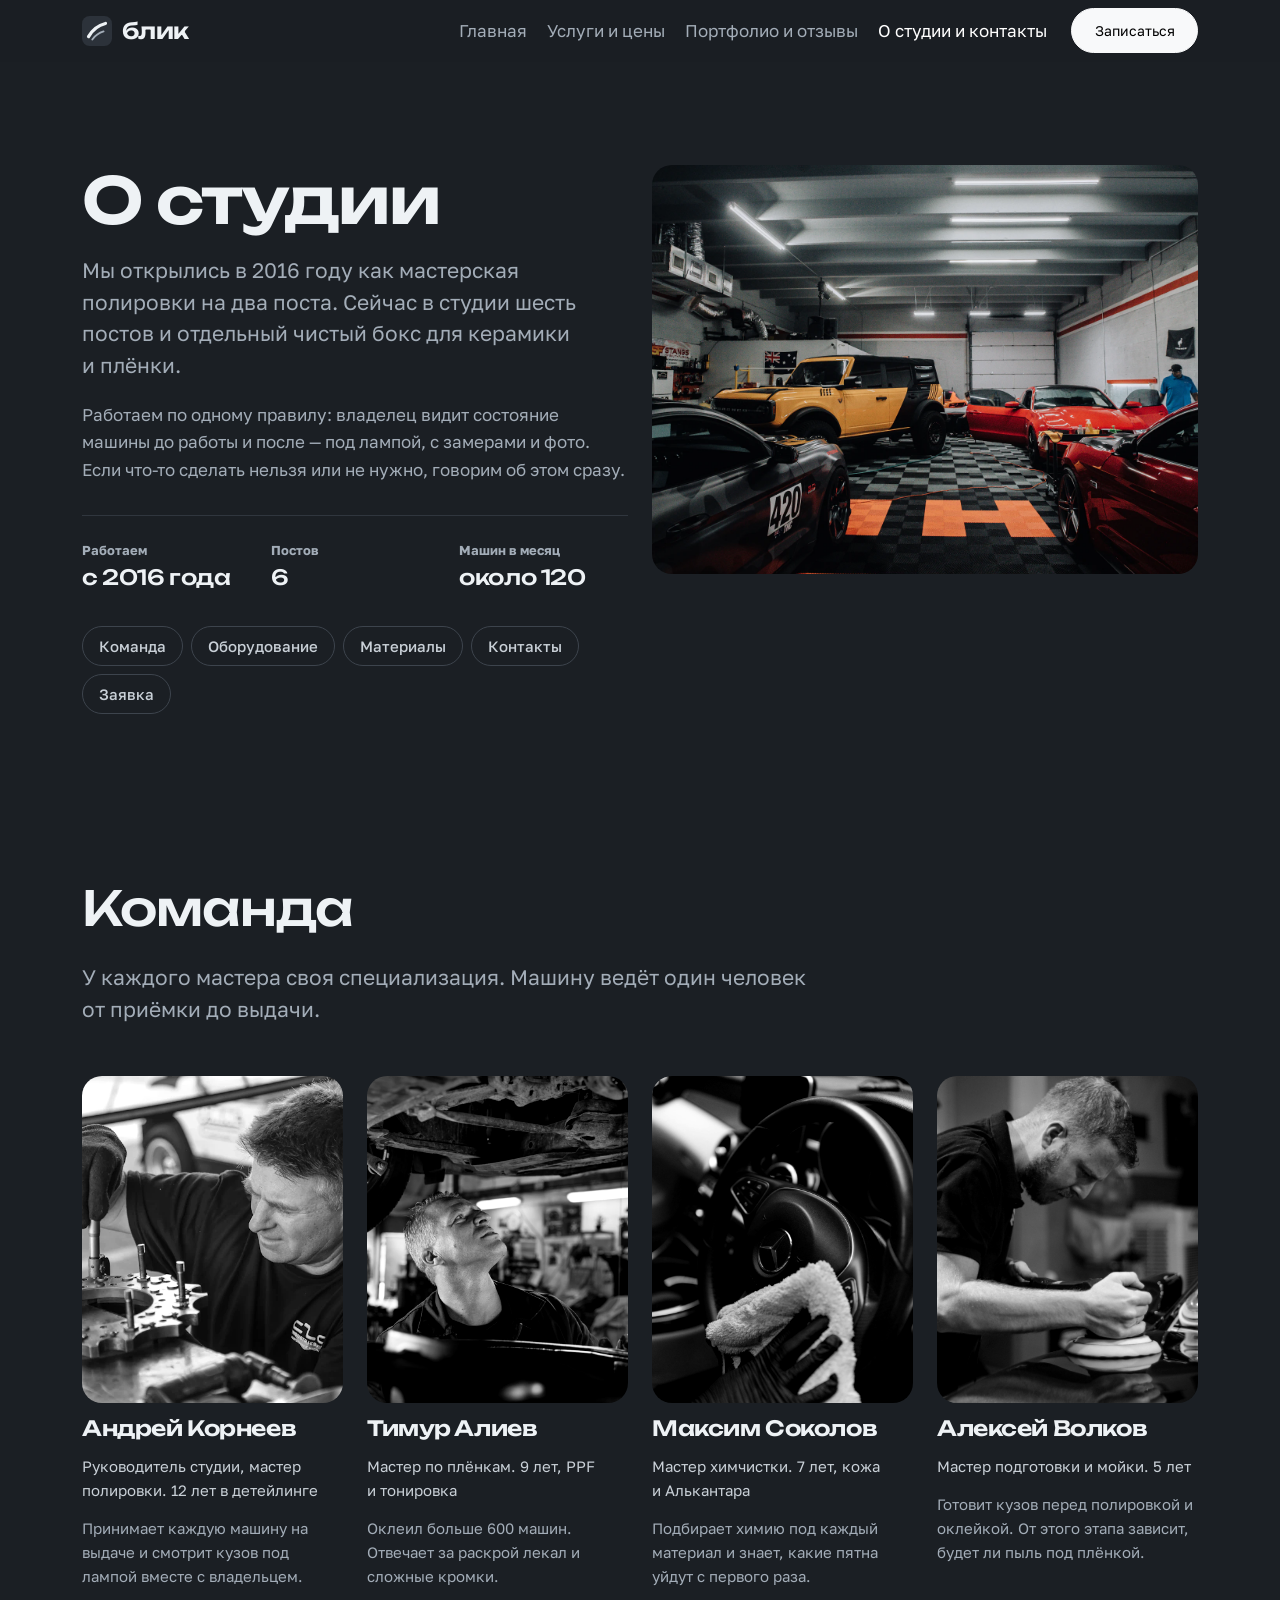
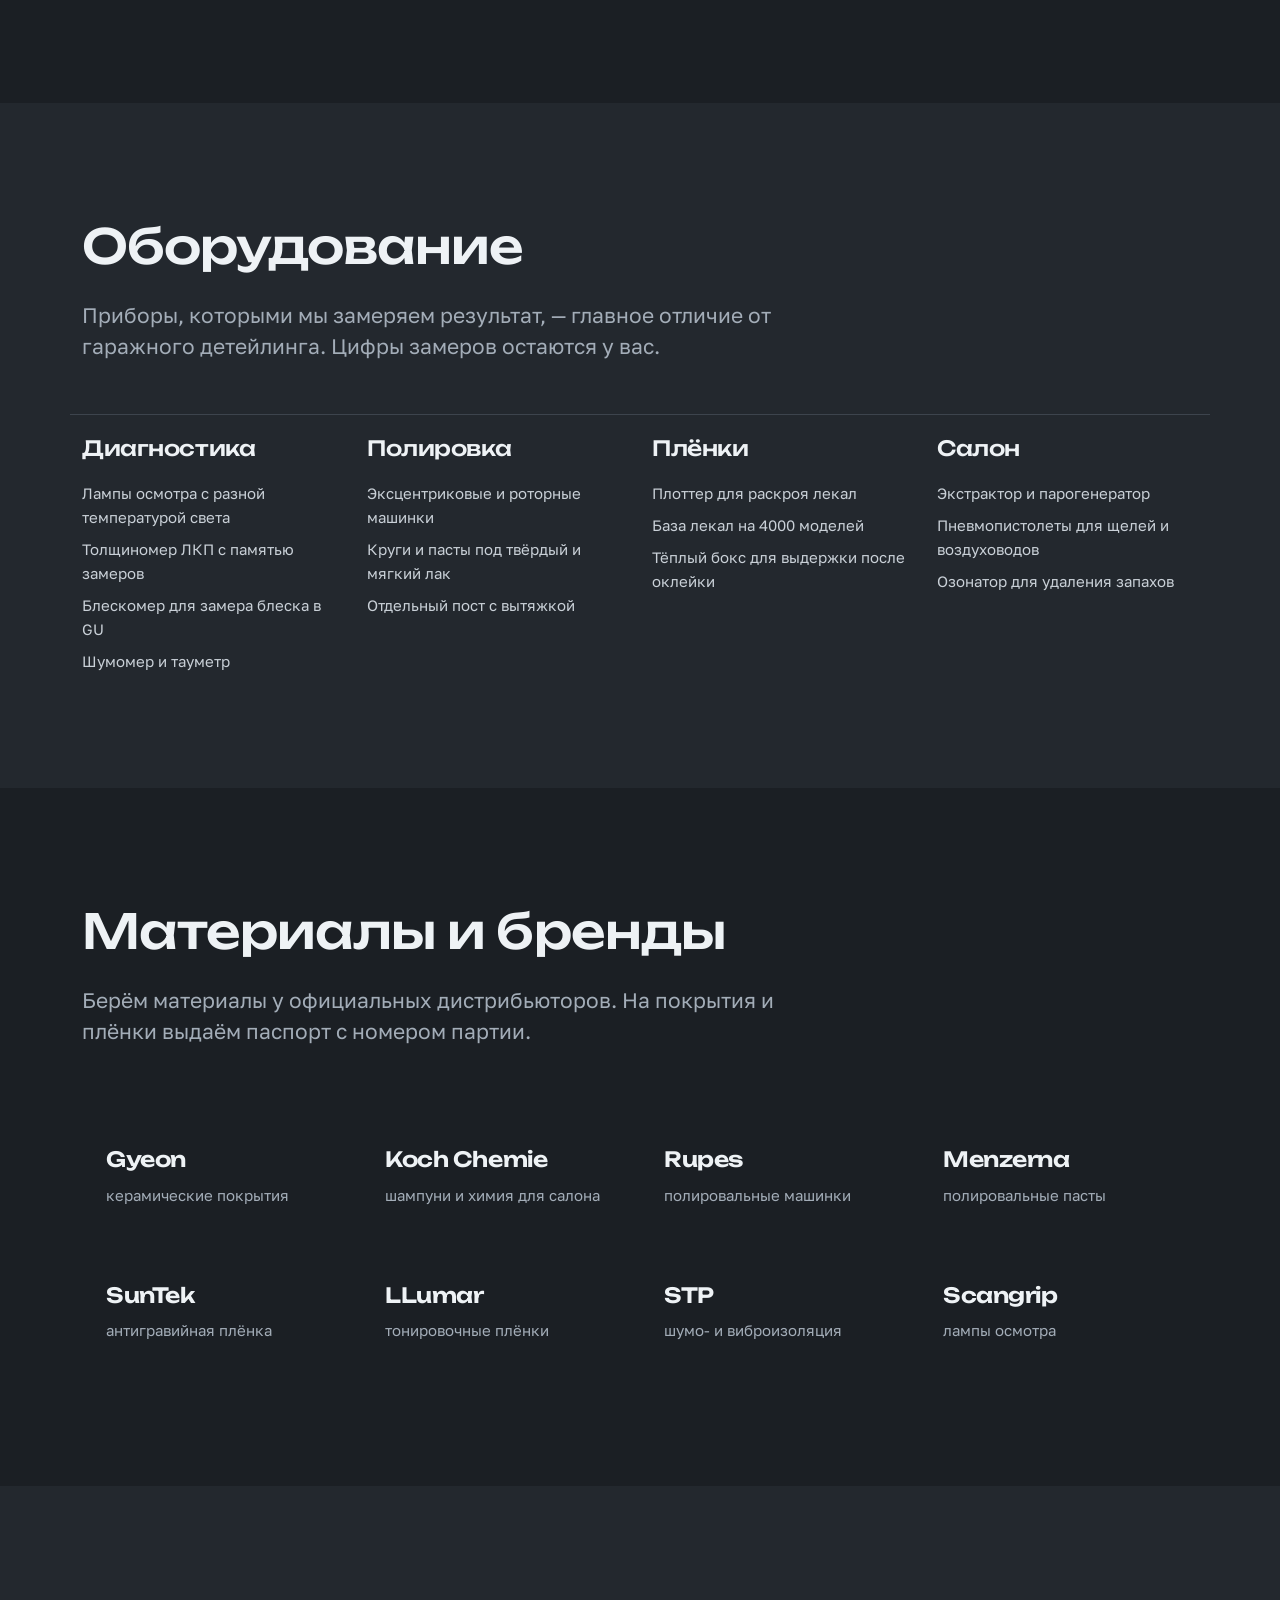
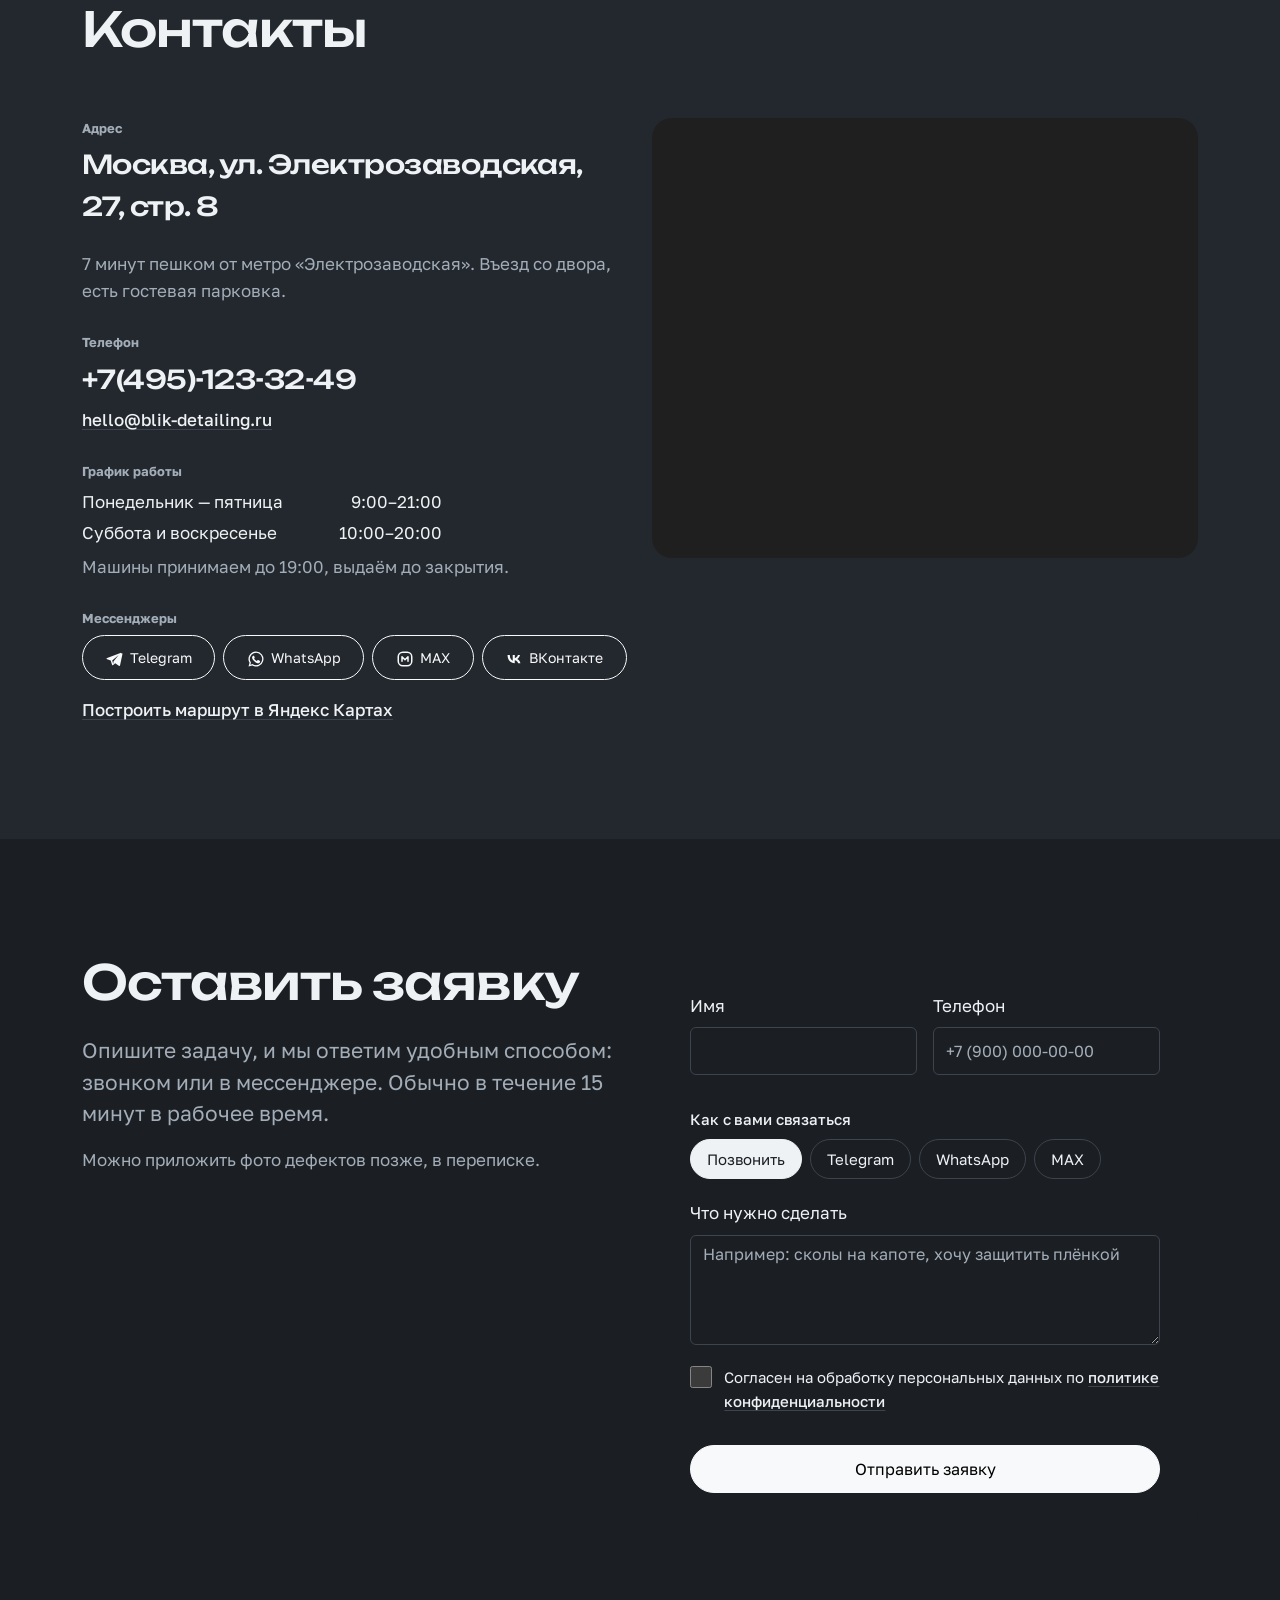
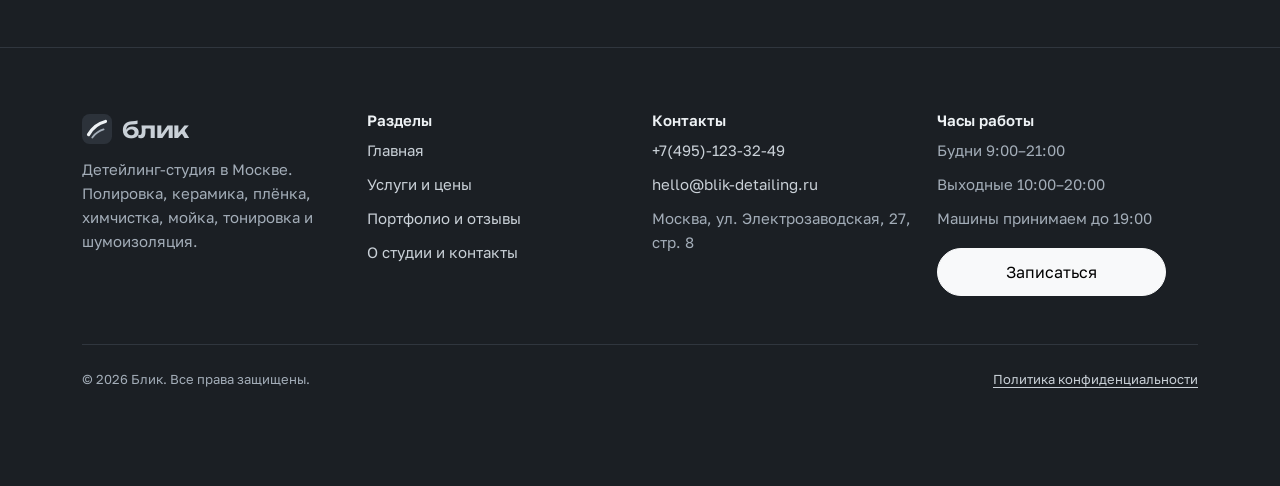
==== about.html @ 7f51b507 "kr_2" ====
<!doctype html>

<html
  data-bs-theme="dark"
  lang="ru"
>
  <head>
    <meta charset="utf-8" />
    <meta
      content="width=device-width, initial-scale=1"
      name="viewport"
    />
    <title>О студии и контакты — детейлинг-студия Блик</title>
    <meta
      content="Команда, оборудование и материалы студии Блик. Адрес в Москве, карта, график работы, мессенджеры и форма заявки."
      name="description"
    />
    <meta
      content="#1b1f24"
      name="theme-color"
    />
    <meta
      content="website"
      property="og:type"
    />
    <meta
      content="ru_RU"
      property="og:locale"
    />
    <meta
      content="Блик"
      property="og:site_name"
    />
    <meta
      content="О студии и контакты — детейлинг-студия Блик"
      property="og:title"
    />
    <meta
      content="Команда, оборудование и материалы студии Блик. Адрес в Москве, карта, график работы, мессенджеры и форма заявки."
      property="og:description"
    />
    <meta
      content="assets/img/hero.webp"
      property="og:image"
    />
    <link
      href="assets/img/favicon.svg"
      rel="icon"
      type="image/svg+xml"
    />
    <link
      href="https://fonts.googleapis.com"
      rel="preconnect"
    />
    <link
      crossorigin=""
      href="https://fonts.gstatic.com"
      rel="preconnect"
    />
    <link
      href="https://fonts.googleapis.com/css2?family=Golos+Text:wght@400;500;600&amp;family=Unbounded:wght@500;600&amp;display=swap"
      rel="stylesheet"
    />
    <link
      href="assets/vendor/bootstrap/bootstrap.min.css"
      rel="stylesheet"
    />
    <link
      href="assets/css/styles.css"
      rel="stylesheet"
    />
    <script
      defer=""
      src="assets/vendor/bootstrap/bootstrap.bundle.min.js"
    ></script>
    <script
      defer=""
      src="assets/js/data.js"
    ></script>
    <script
      defer=""
      src="assets/js/api.js"
    ></script>
    <script
      defer=""
      src="assets/js/ui.js"
    ></script>
    <script
      defer=""
      src="assets/js/about.js"
    ></script>
  </head>
  <body data-page="about">
    <a
      class="skip-link"
      href="#main"
      >Перейти к содержанию</a
    >
    <noscript
      ><p class="noscript">
        Списки услуг, работ и отзывов загружаются скриптом. Включите JavaScript или позвоните нам:
        +7(495)-123-32-49.
      </p></noscript
    >
    <header class="site-header navbar navbar-expand-xl sticky-top">
      <div class="container gap-3">
        <a
          class="logo navbar-brand me-auto"
          href="index.html"
          ><svg
            aria-hidden="true"
            viewbox="0 0 64 64"
          >
            <rect
              fill="#2c323a"
              height="64"
              rx="16"
              width="64"
            ></rect>
            <path
              d="M14 44c8-14 20-24 36-28"
              fill="none"
              stroke="#eef2f5"
              stroke-linecap="round"
              stroke-width="7"
            ></path>
            <path
              d="M22 50c6-8 14-14 24-17"
              fill="none"
              stroke="#a3adb8"
              stroke-linecap="round"
              stroke-width="4"
            ></path></svg
          ><span>блик</span></a
        >
        <nav
          aria-label="Основное меню"
          class="navbar-nav d-none d-xl-flex gap-1"
        >
          <a
            class="nav-link"
            href="index.html"
            >Главная</a
          >
          <a
            class="nav-link"
            href="services.html"
            >Услуги и цены</a
          >
          <a
            class="nav-link"
            href="portfolio.html"
            >Портфолио и отзывы</a
          >
          <a
            aria-current="page"
            class="nav-link active"
            href="about.html"
            >О студии и контакты</a
          >
        </nav>
        <a
          class="d-none d-xxl-block text-decoration-none text-nowrap"
          href="tel:+74951233249"
          >+7(495)-123-32-49</a
        >
        <a
          class="btn btn-light btn-sm d-none d-xl-inline-flex"
          data-booking=""
          href="about.html#request"
          >Записаться</a
        >
        <button
          aria-controls="mobile-menu"
          aria-label="Открыть меню"
          class="navbar-toggler"
          data-bs-target="#mobile-menu"
          data-bs-toggle="offcanvas"
          type="button"
        >
          <svg
            aria-hidden="true"
            fill="none"
            height="20"
            viewbox="0 0 20 20"
            width="20"
          >
            <path
              d="M3 6h14M3 14h14"
              stroke="currentColor"
              stroke-linecap="round"
              stroke-width="2"
            ></path>
          </svg>
        </button>
      </div>
    </header>
    <div
      aria-labelledby="mobile-menu-title"
      class="offcanvas offcanvas-end"
      id="mobile-menu"
      tabindex="-1"
    >
      <div class="offcanvas-header">
        <h2
          class="offcanvas-title h5"
          id="mobile-menu-title"
        >
          Меню
        </h2>
        <button
          aria-label="Закрыть меню"
          class="btn-close"
          data-bs-dismiss="offcanvas"
          type="button"
        ></button>
      </div>
      <div class="offcanvas-body d-flex flex-column gap-4">
        <nav
          aria-label="Меню"
          class="nav flex-column gap-2"
        >
          <a
            class="nav-link"
            href="index.html"
            >Главная</a
          >
          <a
            class="nav-link"
            href="services.html"
            >Услуги и цены</a
          >
          <a
            class="nav-link"
            href="portfolio.html"
            >Портфолио и отзывы</a
          >
          <a
            aria-current="page"
            class="nav-link active"
            href="about.html"
            >О студии и контакты</a
          >
        </nav>
        <div class="mobile-menu__contacts">
          <a
            class="contacts__big"
            href="tel:+74951233249"
            >+7(495)-123-32-49</a
          >
          <span class="muted">Ежедневно, будни 9:00–21:00, выходные 10:00–20:00</span>
          <a
            class="btn btn-light"
            data-booking=""
            href="about.html#request"
            >Записаться на осмотр</a
          >
        </div>
      </div>
    </div>
    <main id="main">
      <section
        aria-labelledby="page-title"
        class="page-hero"
      >
        <div class="container">
          <div class="row g-4 align-items-start">
            <div class="col-12 col-lg-6">
              <div class="about-intro__text">
                <h1
                  class="page-hero__title"
                  id="page-title"
                >
                  О студии
                </h1>
                <p class="lead">
                  Мы открылись в 2016 году как мастерская полировки на два поста. Сейчас в студии
                  шесть постов и отдельный чистый бокс для керамики и плёнки.
                </p>
                <p class="muted">
                  Работаем по одному правилу: владелец видит состояние машины до работы и после —
                  под лампой, с замерами и фото. Если что-то сделать нельзя или не нужно, говорим об
                  этом сразу.
                </p>
                <dl class="facts">
                  <div>
                    <dt>Работаем</dt>
                    <dd>с 2016 года</dd>
                  </div>
                  <div>
                    <dt>Постов</dt>
                    <dd>6</dd>
                  </div>
                  <div>
                    <dt>Машин в месяц</dt>
                    <dd>около 120</dd>
                  </div>
                </dl>
                <nav
                  aria-label="Разделы страницы"
                  class="page-nav"
                >
                  <a
                    class="chip"
                    href="#team"
                    >Команда</a
                  >
                  <a
                    class="chip"
                    href="#equipment"
                    >Оборудование</a
                  >
                  <a
                    class="chip"
                    href="#brands"
                    >Материалы</a
                  >
                  <a
                    class="chip"
                    href="#contacts"
                    >Контакты</a
                  >
                  <a
                    class="chip"
                    href="#request"
                    >Заявка</a
                  >
                </nav>
              </div>
            </div>
            <div class="col-12 col-lg-6">
              <img
                alt="Бокс студии с несколькими автомобилями на постах"
                class="about-intro__img"
                fetchpriority="high"
                height="1400"
                src="assets/img/t-5.webp"
                width="1400"
              />
            </div>
          </div>
        </div>
      </section>
      <section
        aria-labelledby="team-title"
        class="section"
        id="team"
      >
        <div class="container">
          <div class="section-head">
            <div class="section-head__text">
              <h2
                class="h2"
                id="team-title"
              >
                Команда
              </h2>
              <p class="lead">
                У каждого мастера своя специализация. Машину ведёт один человек от приёмки до
                выдачи.
              </p>
            </div>
          </div>
          <div
            class="row row-cols-1 row-cols-sm-2 row-cols-lg-4 g-4"
            id="team-list"
          >
            <div
              class="skeleton"
              style="min-height: 380px"
            ></div>
            <div
              class="skeleton"
              style="min-height: 380px"
            ></div>
            <div
              class="skeleton"
              style="min-height: 380px"
            ></div>
            <div
              class="skeleton"
              style="min-height: 380px"
            ></div>
          </div>
        </div>
      </section>
      <section
        aria-labelledby="equipment-title"
        class="section section--surface"
        id="equipment"
      >
        <div class="container">
          <div class="section-head">
            <div class="section-head__text">
              <h2
                class="h2"
                id="equipment-title"
              >
                Оборудование
              </h2>
              <p class="lead">
                Приборы, которыми мы замеряем результат, — главное отличие от гаражного детейлинга.
                Цифры замеров остаются у вас.
              </p>
            </div>
          </div>
          <div
            class="row row-cols-1 row-cols-md-2 row-cols-lg-4 g-4"
            id="equipment-list"
          >
            <div class="skeleton"></div>
            <div class="skeleton"></div>
            <div class="skeleton"></div>
            <div class="skeleton"></div>
          </div>
        </div>
      </section>
      <section
        aria-labelledby="brands-title"
        class="section"
        id="brands"
      >
        <div class="container">
          <div class="section-head">
            <div class="section-head__text">
              <h2
                class="h2"
                id="brands-title"
              >
                Материалы и бренды
              </h2>
              <p class="lead">
                Берём материалы у официальных дистрибьюторов. На покрытия и плёнки выдаём паспорт с
                номером партии.
              </p>
            </div>
          </div>
          <ul
            class="row row-cols-2 row-cols-lg-4 g-3"
            id="brands-list"
          >
            <li
              class="skeleton"
              style="min-height: 110px; border-radius: 0"
            ></li>
            <li
              class="skeleton"
              style="min-height: 110px; border-radius: 0"
            ></li>
            <li
              class="skeleton"
              style="min-height: 110px; border-radius: 0"
            ></li>
            <li
              class="skeleton"
              style="min-height: 110px; border-radius: 0"
            ></li>
          </ul>
        </div>
      </section>
      <section
        aria-labelledby="contacts-title"
        class="section section--surface"
        id="contacts"
      >
        <div class="container">
          <div class="section-head">
            <div class="section-head__text">
              <h2
                class="h2"
                id="contacts-title"
              >
                Контакты
              </h2>
            </div>
          </div>
          <div class="row g-4 align-items-start">
            <div class="col-12 col-lg-6">
              <dl class="contacts__info">
                <div class="contacts__block">
                  <dt>Адрес</dt>
                  <dd>
                    <address class="contacts__big">
                      Москва, ул. Электрозаводская, 27, стр. 8
                    </address>
                  </dd>
                  <dd class="muted">
                    7 минут пешком от метро «Электрозаводская». Въезд со двора, есть гостевая
                    парковка.
                  </dd>
                </div>
                <div class="contacts__block">
                  <dt>Телефон</dt>
                  <dd>
                    <a
                      class="contacts__big"
                      href="tel:+74951233249"
                      >+7(495)-123-32-49</a
                    >
                  </dd>
                  <dd>
                    <a
                      class="text-link"
                      href="mailto:hello@blik-detailing.ru"
                      >hello@blik-detailing.ru</a
                    >
                  </dd>
                </div>
                <div class="contacts__block">
                  <dt>График работы</dt>
                  <dd class="hours">
                    <div><span>Понедельник — пятница</span><span>9:00–21:00</span></div>
                    <div><span>Суббота и воскресенье</span><span>10:00–20:00</span></div>
                  </dd>
                  <dd class="muted">Машины принимаем до 19:00, выдаём до закрытия.</dd>
                </div>
                <div class="contacts__block">
                  <dt>Мессенджеры</dt>
                  <dd
                    class="messengers"
                    id="messengers"
                  >
                    <a
                      class="btn btn-outline-light btn-sm"
                      href="https://t.me/blik_detailing_demo"
                      rel="noopener"
                      target="_blank"
                      >Telegram</a
                    >
                    <a
                      class="btn btn-outline-light btn-sm"
                      href="https://wa.me/74951233249"
                      rel="noopener"
                      target="_blank"
                      >WhatsApp</a
                    >
                    <a
                      class="btn btn-outline-light btn-sm"
                      href="https://max.ru/"
                      rel="noopener"
                      target="_blank"
                      >MAX</a
                    >
                    <a
                      class="btn btn-outline-light btn-sm"
                      href="https://vk.com/"
                      rel="noopener"
                      target="_blank"
                      >ВКонтакте</a
                    >
                  </dd>
                </div>
              </dl>
            </div>
            <div class="col-12 col-lg-6">
              <div class="map">
                <iframe
                  loading="lazy"
                  referrerpolicy="no-referrer-when-downgrade"
                  src="https://yandex.ru/map-widget/v1/?ll=37.7062%2C55.7853&amp;z=16&amp;pt=37.7062%2C55.7853%2Cpm2gnm"
                  title="Карта: студия Блик на Электрозаводской улице"
                ></iframe>
              </div>
            </div>
          </div>
          <p style="margin-top: 16px">
            <a
              class="text-link"
              href="https://yandex.ru/maps/?pt=37.7062,55.7853&amp;z=16&amp;l=map"
              rel="noopener"
              target="_blank"
              >Построить маршрут в Яндекс Картах</a
            >
          </p>
        </div>
      </section>
      <section
        aria-labelledby="request-title"
        class="section"
        id="request"
      >
        <div class="container">
          <div class="row g-4 align-items-start">
            <div class="col-12 col-lg-6">
              <div class="section-head__text">
                <h2
                  class="h2"
                  id="request-title"
                >
                  Оставить заявку
                </h2>
                <p class="lead">
                  Опишите задачу, и мы ответим удобным способом: звонком или в мессенджере. Обычно в
                  течение 15 минут в рабочее время.
                </p>
                <p class="muted">Можно приложить фото дефектов позже, в переписке.</p>
              </div>
            </div>
            <div class="col-12 col-lg-6">
              <div
                class="request__form"
                id="request-box"
              >
                <form
                  class="form"
                  id="lead-form"
                  novalidate=""
                >
                  <div class="row g-3">
                    <div class="field col-12 col-md-6">
                      <label
                        class="form-label"
                        for="ld-name"
                        >Имя</label
                      >
                      <input
                        aria-describedby="ld-name-error"
                        autocomplete="given-name"
                        class="form-control"
                        data-msg="Напишите, как к вам обращаться"
                        id="ld-name"
                        name="name"
                        required=""
                      />
                      <span
                        class="field__error invalid-feedback d-block"
                        id="ld-name-error"
                      ></span>
                    </div>
                    <div class="field col-12 col-md-6">
                      <label
                        class="form-label"
                        for="ld-phone"
                        >Телефон</label
                      >
                      <input
                        aria-describedby="ld-phone-error"
                        autocomplete="tel"
                        class="form-control"
                        data-msg="Укажите телефон для связи"
                        id="ld-phone"
                        inputmode="tel"
                        name="phone"
                        placeholder="+7 (900) 000-00-00"
                        required=""
                        type="tel"
                      />
                      <span
                        class="field__error invalid-feedback d-block"
                        id="ld-phone-error"
                      ></span>
                    </div>
                  </div>
                  <fieldset class="fieldset">
                    <legend
                      class="form-label"
                      style="font-family: var(--f-body); font-size: var(--fs-s); margin-bottom: 8px"
                    >
                      Как с вами связаться
                    </legend>
                    <div class="radio-row">
                      <label class="pill-radio"
                        ><input
                          checked=""
                          name="channel"
                          type="radio"
                          value="call"
                        /><span>Позвонить</span></label
                      >
                      <label class="pill-radio"
                        ><input
                          name="channel"
                          type="radio"
                          value="telegram"
                        /><span>Telegram</span></label
                      >
                      <label class="pill-radio"
                        ><input
                          name="channel"
                          type="radio"
                          value="whatsapp"
                        /><span>WhatsApp</span></label
                      >
                      <label class="pill-radio"
                        ><input
                          name="channel"
                          type="radio"
                          value="max"
                        /><span>MAX</span></label
                      >
                    </div>
                  </fieldset>
                  <div class="field">
                    <label
                      class="form-label"
                      for="ld-message"
                      >Что нужно сделать</label
                    >
                    <textarea
                      class="form-control"
                      id="ld-message"
                      name="message"
                      placeholder="Например: сколы на капоте, хочу защитить плёнкой"
                      rows="4"
                    ></textarea>
                  </div>
                  <div class="field">
                    <label
                      class="check"
                      for="ld-consent"
                      ><input
                        aria-describedby="ld-consent-error"
                        id="ld-consent"
                        name="consent"
                        required=""
                        type="checkbox"
                        value="1"
                      /><span
                        >Согласен на обработку персональных данных по
                        <a
                          class="text-link"
                          data-policy=""
                          href="#policy"
                          >политике конфиденциальности</a
                        ></span
                      ></label
                    >
                    <span
                      class="field__error invalid-feedback d-block"
                      id="ld-consent-error"
                    ></span>
                  </div>
                  <p
                    aria-live="polite"
                    class="form__status"
                  ></p>
                  <button
                    class="btn btn-light w-100"
                    type="submit"
                  >
                    Отправить заявку
                  </button>
                </form>
              </div>
            </div>
          </div>
        </div>
      </section>
      <script type="application/ld+json">
        {
          "@context": "https://schema.org",
          "@type": "AutoWash",
          "name": "Блик, детейлинг-студия",
          "telephone": "+74951233249",
          "email": "hello@blik-detailing.ru",
          "address": {
            "@type": "PostalAddress",
            "streetAddress": "ул. Электрозаводская, 27, стр. 8",
            "addressLocality": "Москва",
            "addressCountry": "RU"
          },
          "geo": { "@type": "GeoCoordinates", "latitude": 55.7853, "longitude": 37.7062 },
          "openingHoursSpecification": [
            {
              "@type": "OpeningHoursSpecification",
              "dayOfWeek": ["Monday", "Tuesday", "Wednesday", "Thursday", "Friday"],
              "opens": "09:00",
              "closes": "21:00"
            },
            {
              "@type": "OpeningHoursSpecification",
              "dayOfWeek": ["Saturday", "Sunday"],
              "opens": "10:00",
              "closes": "20:00"
            }
          ],
          "aggregateRating": {
            "@type": "AggregateRating",
            "ratingValue": "4.9",
            "reviewCount": "312"
          }
        }
      </script>
    </main>
    <footer class="site-footer">
      <div class="container">
        <div class="row row-cols-1 row-cols-sm-2 row-cols-lg-4 g-4">
          <div class="site-footer__col col">
            <a
              class="logo"
              href="index.html"
              ><svg
                aria-hidden="true"
                viewbox="0 0 64 64"
              >
                <rect
                  fill="#2c323a"
                  height="64"
                  rx="16"
                  width="64"
                ></rect>
                <path
                  d="M14 44c8-14 20-24 36-28"
                  fill="none"
                  stroke="#eef2f5"
                  stroke-linecap="round"
                  stroke-width="7"
                ></path>
                <path
                  d="M22 50c6-8 14-14 24-17"
                  fill="none"
                  stroke="#a3adb8"
                  stroke-linecap="round"
                  stroke-width="4"
                ></path></svg
              ><span>блик</span></a
            >
            <p>
              Детейлинг-студия в Москве. Полировка, керамика, плёнка, химчистка, мойка, тонировка и
              шумоизоляция.
            </p>
          </div>
          <div class="site-footer__col col">
            <h2 class="site-footer__title">Разделы</h2>
            <a href="index.html">Главная</a>
            <a href="services.html">Услуги и цены</a>
            <a href="portfolio.html">Портфолио и отзывы</a>
            <a href="about.html">О студии и контакты</a>
          </div>
          <div class="site-footer__col col">
            <h2 class="site-footer__title">Контакты</h2>
            <a href="tel:+74951233249">+7(495)-123-32-49</a>
            <a href="mailto:hello@blik-detailing.ru">hello@blik-detailing.ru</a>
            <address>Москва, ул. Электрозаводская, 27, стр. 8</address>
          </div>
          <div class="site-footer__col col">
            <h2 class="site-footer__title">Часы работы</h2>
            <p>Будни 9:00–21:00</p>
            <p>Выходные 10:00–20:00</p>
            <p>Машины принимаем до 19:00</p>
            <button
              class="btn btn-light mt-2 booking-button-compact"
              data-booking
              type="button"
            >
              Записаться
            </button>
          </div>
        </div>
        <div class="site-footer__bottom">
          <p>© <span data-year="">2026</span> Блик. Все права защищены.</p>
          <button
            class="link-btn"
            data-policy=""
            type="button"
          >
            Политика конфиденциальности
          </button>
        </div>
      </div>
    </footer>
    <button
      class="btn btn-light back-to-top"
      type="button"
      data-back-to-top
      aria-label="Плавно прокрутить страницу наверх"
      hidden
    >
      <span>Наверх</span>
    </button>
  </body>
</html>
---- assets/css/styles.css ----
/* =========================================================
   Блик — детейлинг-студия. Прототип.
   Концепция: кузов под лампой осмотра. Графит — это лак,
   светлый цвет — свет лампы. Янтарь только для оценок и фокуса.
   ========================================================= */

:root {
  --c-bg: #1b1f24;
  --c-surface: #23282e;
  --c-raised: #2c323a;
  --c-edge: #3d444d;
  --c-edge-soft: #30363e;
  --c-text: #eef2f5;
  --c-soft: #c9d0d7;
  --c-muted: #a3adb8;
  --c-amber: #f2b84b;
  --c-ok: #7fd1a8;
  --c-error: #ff9a8a;

  --f-display: 'Unbounded', 'Arial Black', system-ui, sans-serif;
  --f-body: 'Golos Text', system-ui, -apple-system, 'Segoe UI', sans-serif;

  /* Шкала по Брингхерсту: 13 / 15 / 17 / 21 / 26 / 34 / 48 / 84 */
  --fs-xs: 0.8125rem;
  --fs-s: 0.9375rem;
  --fs-base: 1.0625rem;
  --fs-m: 1.3125rem;
  --fs-l: 1.625rem;
  --fs-xl: clamp(1.75rem, 1.3rem + 1.4vw, 2.125rem);
  --fs-2xl: clamp(2rem, 1.3rem + 2.4vw, 3rem);
  --fs-hero: clamp(2.25rem, 1rem + 5.2vw, 5.25rem);

  --r-s: 8px;
  --r-m: 12px;
  --r-l: 20px;
  --r-pill: 999px;

  --gutter: clamp(16px, 4vw, 40px);
  --max: 1280px;
  --sec: clamp(72px, 9vw, 128px);
  --header-h: 72px;

  --ease-out: cubic-bezier(0.2, 0.8, 0.2, 1);
  color-scheme: dark;
}

/* ---------- База ---------- */
*,
*::before,
*::after {
  box-sizing: border-box;
}

html {
  -webkit-text-size-adjust: 100%;
  text-size-adjust: 100%;
  scroll-behavior: smooth;
  scroll-padding-top: calc(var(--header-h) + 16px);
}

body {
  margin: 0;
  min-height: 100vh;
  background: var(--c-bg);
  color: var(--c-text);
  font-family: var(--f-body);
  font-size: var(--fs-base);
  line-height: 1.6;
  -webkit-font-smoothing: antialiased;
  overflow-x: hidden;
}

img,
svg,
iframe {
  display: block;
  max-width: 100%;
}

img {
  height: auto;
}

h1,
h2,
h3,
h4 {
  margin: 0;
  font-family: var(--f-display);
  font-weight: 600;
  line-height: 1.1;
  letter-spacing: -0.02em;
  text-wrap: balance;
}

p {
  margin: 0;
  text-wrap: pretty;
}

a {
  color: inherit;
  text-decoration-thickness: 1px;
  text-underline-offset: 0.2em;
}

button,
input,
select,
textarea {
  font: inherit;
  color: inherit;
}

button {
  cursor: pointer;
}

:focus-visible {
  outline: 2px solid var(--c-amber);
  outline-offset: 3px;
}

ul[class],
ol[class] {
  margin: 0;
  padding: 0;
  list-style: none;
}

address {
  font-style: normal;
}

dl,
dd {
  margin: 0;
}

.skip-link {
  position: absolute;
  left: 16px;
  top: -100px;
  z-index: 100;
  padding: 12px 18px;
  border-radius: var(--r-s);
  background: var(--c-text);
  color: var(--c-bg);
  font-weight: 600;
}

.skip-link:focus {
  top: 12px;
}

.section {
  padding-block: var(--sec);
}

.section--surface {
  background: var(--c-surface);
}

.section-head {
  display: flex;
  flex-wrap: wrap;
  align-items: end;
  justify-content: space-between;
  gap: 20px 40px;
  margin-bottom: clamp(32px, 4vw, 56px);
}

.section-head__text {
  display: grid;
  gap: 16px;
  max-width: 46rem;
}

.h2 {
  font-size: var(--fs-2xl);
}

.h3 {
  font-size: var(--fs-m);
  line-height: 1.25;
}

.lead {
  color: var(--c-muted);
  font-size: var(--fs-m);
  line-height: 1.5;
  max-width: 56ch;
}

.muted {
  color: var(--c-muted);
}

.text-link {
  color: var(--c-text);
  font-weight: 500;
  text-decoration: underline;
  text-decoration-color: var(--c-edge);
}

.text-link:hover {
  text-decoration-color: currentColor;
}

/* ---------- Шапка ---------- */
.site-header {
  position: sticky;
  top: 0;
  z-index: 50;
  background: rgb(27 31 36 / 0.86);
  -webkit-backdrop-filter: blur(14px);
  backdrop-filter: blur(14px);
  border-bottom: 1px solid transparent;
  transition: border-color 0.2s;
}

.site-header.is-scrolled {
  border-bottom-color: var(--c-edge-soft);
}

.logo {
  display: inline-flex;
  align-items: center;
  gap: 10px;
  color: var(--c-text);
  text-decoration: none;
  font-family: var(--f-display);
  font-size: 1.375rem;
  font-weight: 600;
  letter-spacing: -0.03em;
}

.logo svg {
  width: 30px;
  height: 30px;
}

.mobile-menu__contacts {
  display: grid;
  gap: 12px;
}

/* ---------- Hero с лампой осмотра ---------- */
.hero {
  position: relative;
  isolation: isolate;
  display: grid;
  align-items: end;
  min-height: min(calc(100svh - var(--header-h)), 860px);
  overflow: hidden;
}

.hero__media {
  position: absolute;
  inset: 0;
  z-index: -1;
}

.hero__img {
  position: absolute;
  inset: 0;
  width: 100%;
  height: 100%;
  object-fit: cover;
  object-position: 68% 50%;
}

.hero__img--dull {
  filter: grayscale(0.65) brightness(0.5) contrast(0.78);
}

.hero__swirl {
  position: absolute;
  inset: 0;
  background: url('../img/swirl.svg') center / cover;
  mix-blend-mode: screen;
  opacity: 0.32;
}

.hero__img--gloss {
  filter: contrast(1.08) saturate(1.12) brightness(1.1);
  -webkit-mask-image: radial-gradient(
    ellipse var(--lw, 30%) var(--lh, 75%) at var(--lx, 68%) var(--ly, 45%),
    #000 0%,
    rgb(0 0 0 / 0.8) 38%,
    transparent 72%
  );
  mask-image: radial-gradient(
    ellipse var(--lw, 30%) var(--lh, 75%) at var(--lx, 68%) var(--ly, 45%),
    #000 0%,
    rgb(0 0 0 / 0.8) 38%,
    transparent 72%
  );
}

.hero__shade {
  position: absolute;
  inset: 0;
  background:
    linear-gradient(90deg, rgb(27 31 36 / 0.94) 0%, rgb(27 31 36 / 0.7) 34%, rgb(27 31 36 / 0) 66%),
    linear-gradient(0deg, var(--c-bg) 0%, rgb(27 31 36 / 0) 34%);
}

.hero__content {
  display: grid;
  gap: 28px;
  padding-block: clamp(120px, 16vh, 180px) clamp(40px, 6vh, 72px);
}

.hero__title {
  max-width: 11ch;
  font-size: var(--fs-hero);
  line-height: 1.02;
  letter-spacing: -0.035em;
}

.hero__lead {
  max-width: 50ch;
  color: var(--c-soft);
  font-size: var(--fs-m);
  line-height: 1.5;
}

.hero__actions {
  display: flex;
  flex-wrap: wrap;
  gap: 12px;
}

.hero__facts {
  display: grid;
  grid-template-columns: repeat(3, minmax(0, 1fr));
  gap: 24px;
  max-width: 900px;
  margin-top: 16px;
  padding-top: 24px;
  border-top: 1px solid rgb(238 242 245 / 0.16);
}

.hero__fact {
  display: grid;
  gap: 4px;
  font-size: var(--fs-s);
  color: var(--c-muted);
}

.hero__fact strong {
  color: var(--c-text);
  font-weight: 600;
}

.hero__hint {
  display: none;
  position: absolute;
  right: var(--gutter);
  bottom: 32px;
  max-width: 22ch;
  color: var(--c-muted);
  font-size: var(--fs-xs);
  text-align: right;
}

@media (hover: hover) and (pointer: fine) {
  .hero__hint {
    display: block;
  }
}

@media (max-width: 1100px) {
  .hero__hint {
    display: none;
  }
}

@media (max-width: 700px) {
  .hero {
    align-items: end;
    min-height: auto;
  }
  .hero__img {
    object-position: 72% 30%;
  }
  .hero__shade {
    background: linear-gradient(
      0deg,
      var(--c-bg) 8%,
      rgb(27 31 36 / 0.82) 55%,
      rgb(27 31 36 / 0.3) 100%
    );
  }
  .hero__content {
    padding-top: 220px;
  }
  .hero__facts {
    grid-template-columns: minmax(0, 1fr);
    gap: 14px;
  }
  .hero__actions .btn {
    flex: 1 1 100%;
  }
}

/* ---------- Превью услуг на главной ---------- */
.svc-preview {
  display: grid;
  grid-template-columns: minmax(0, 1.15fr) minmax(0, 1fr);
  gap: 24px;
}

.svc-feature {
  position: relative;
  display: grid;
  align-content: end;
  min-height: 560px;
  padding: 32px;
  border-radius: var(--r-l);
  overflow: hidden;
  isolation: isolate;
  color: var(--c-text);
  text-decoration: none;
}

.svc-feature img {
  position: absolute;
  inset: 0;
  z-index: -2;
  width: 100%;
  height: 100%;
  object-fit: cover;
  transition: transform 0.6s var(--ease-out);
}

.svc-feature::before {
  content: '';
  position: absolute;
  inset: 0;
  z-index: -1;
  background: linear-gradient(0deg, rgb(27 31 36 / 0.95) 0%, rgb(27 31 36 / 0.2) 60%);
}

.svc-feature:hover img {
  transform: scale(1.03);
}

.svc-feature__body {
  display: grid;
  gap: 12px;
  max-width: 34rem;
}

.svc-feature__title {
  font-family: var(--f-display);
  font-size: var(--fs-xl);
  font-weight: 600;
  letter-spacing: -0.02em;
  line-height: 1.1;
}

.svc-list {
  display: grid;
  gap: 12px;
  align-content: start;
}

.svc-row {
  display: grid;
  grid-template-columns: 112px minmax(0, 1fr);
  gap: 20px;
  align-items: center;
  padding: 12px;
  border-radius: var(--r-m);
  background: var(--c-surface);
  color: var(--c-text);
  text-decoration: none;
  transition: background-color 0.2s;
}

.svc-row:hover {
  background: var(--c-raised);
}

.svc-row img {
  width: 112px;
  height: 112px;
  object-fit: cover;
  border-radius: var(--r-s);
}

.svc-row__body {
  display: grid;
  gap: 6px;
}

.svc-row__title {
  font-size: var(--fs-base);
  font-family: var(--f-display);
  font-weight: 500;
  letter-spacing: -0.01em;
  line-height: 1.25;
}

.svc-row__text {
  color: var(--c-muted);
  font-size: var(--fs-s);
  line-height: 1.45;
}

.price-from {
  font-weight: 600;
  font-variant-numeric: tabular-nums;
}

.svc-list__all {
  justify-self: start;
  margin-top: 8px;
}

@media (max-width: 900px) {
  .svc-preview {
    grid-template-columns: minmax(0, 1fr);
  }
  .svc-feature {
    min-height: 420px;
    padding: 24px;
  }
}

@media (max-width: 480px) {
  .svc-row {
    grid-template-columns: 84px minmax(0, 1fr);
    gap: 14px;
  }
  .svc-row img {
    width: 84px;
    height: 84px;
  }
  .svc-row__text {
    display: none;
  }
}

/* ---------- До / после ---------- */
.ba {
  display: grid;
  grid-template-columns: minmax(0, 1.65fr) minmax(260px, 1fr);
  gap: clamp(24px, 4vw, 56px);
  align-items: center;
  margin: 0;
}

.ba__frame {
  position: relative;
  max-height: 72vh;
  border-radius: var(--r-l);
  overflow: hidden;
  background: var(--c-bg);
  user-select: none;
  touch-action: pan-y;
}

.ba__frame:has(.ba__range:focus-visible) {
  outline: 2px solid var(--c-amber);
  outline-offset: 4px;
}

.ba__img {
  position: absolute;
  inset: 0;
  width: 100%;
  height: 100%;
  object-fit: cover;
}

.ba__before {
  position: absolute;
  inset: 0;
  clip-path: inset(0 calc(100% - var(--pos, 50%)) 0 0);
}

.ba__divider {
  position: absolute;
  top: 0;
  bottom: 0;
  left: var(--pos, 50%);
  width: 2px;
  margin-left: -1px;
  background: var(--c-text);
  box-shadow: 0 0 18px rgb(238 242 245 / 0.45);
  pointer-events: none;
}

.ba__handle {
  position: absolute;
  top: 50%;
  left: 50%;
  display: grid;
  place-items: center;
  width: 52px;
  height: 52px;
  border-radius: 50%;
  background: var(--c-text);
  color: var(--c-bg);
  box-shadow: 0 6px 24px rgb(0 0 0 / 0.35);
  transform: translate(-50%, -50%);
  transition: transform 0.2s var(--ease-out);
}

.ba__frame:active .ba__handle {
  transform: translate(-50%, -50%) scale(0.92);
}

.ba__tag {
  position: absolute;
  bottom: 16px;
  padding: 6px 12px;
  border-radius: var(--r-pill);
  background: rgb(27 31 36 / 0.82);
  font-size: var(--fs-xs);
  font-weight: 600;
  pointer-events: none;
}

.ba__tag--before {
  left: 16px;
}

.ba__tag--after {
  right: 16px;
}

.ba__range {
  position: absolute;
  inset: 0;
  width: 100%;
  height: 100%;
  margin: 0;
  opacity: 0;
  cursor: ew-resize;
  -webkit-appearance: none;
  appearance: none;
}

.ba__caption {
  display: grid;
  gap: 20px;
  align-content: center;
}

.ba__title {
  display: grid;
  gap: 6px;
}

.ba__title strong {
  font-family: var(--f-display);
  font-weight: 600;
  font-size: var(--fs-l);
  letter-spacing: -0.02em;
  line-height: 1.15;
}

.ba__text {
  color: var(--c-soft);
  max-width: 42ch;
}

.ba__metrics {
  display: grid;
  gap: 12px;
  padding-top: 20px;
  border-top: 1px solid var(--c-edge);
}

.ba__metric {
  display: flex;
  justify-content: space-between;
  gap: 16px;
}

.ba__metric dt {
  color: var(--c-muted);
  font-size: var(--fs-s);
}

.ba__metric dd {
  font-variant-numeric: tabular-nums;
  font-weight: 600;
  text-align: right;
}

.ba__cta {
  justify-self: start;
}

.ba__credit {
  color: var(--c-muted);
  font-size: var(--fs-xs);
}

.ba__credit a {
  color: inherit;
}

@media (max-width: 900px) {
  .ba {
    grid-template-columns: minmax(0, 1fr);
  }
  .ba__frame {
    max-height: none;
  }
}

/* ---------- Оценки и отзывы ---------- */
.stars {
  display: inline-flex;
  gap: 2px;
  color: var(--c-amber);
}

.stars svg {
  width: 16px;
  height: 16px;
}

.stars .is-empty {
  color: var(--c-edge);
}

.rating-summary {
  display: grid;
  gap: 12px;
  align-content: start;
}

.rating-summary__value {
  font-family: var(--f-display);
  font-size: clamp(3rem, 2rem + 3vw, 4.5rem);
  font-weight: 600;
  line-height: 1;
  letter-spacing: -0.04em;
}

.reviews-home {
  display: grid;
  grid-template-columns: minmax(200px, 0.8fr) repeat(3, minmax(0, 1fr));
  gap: 24px;
}

.review {
  display: grid;
  grid-template-rows: auto 1fr auto;
  gap: 16px;
  padding: 28px;
  border-radius: var(--r-l);
  background: var(--c-surface);
}

.section--surface .review {
  background: var(--c-raised);
}

.review {
  margin: 0;
}

.review__text {
  margin: 0;
  color: var(--c-soft);
}

.review__author {
  display: grid;
  gap: 2px;
  font-size: var(--fs-s);
}

.review__author strong {
  font-weight: 600;
}

.review__meta {
  color: var(--c-muted);
  font-size: var(--fs-xs);
}

@media (max-width: 1100px) {
  .reviews-home {
    grid-template-columns: repeat(2, minmax(0, 1fr));
  }
}

@media (max-width: 640px) {
  .reviews-home {
    grid-template-columns: minmax(0, 1fr);
  }
}

/* ---------- Шапка внутренних страниц ---------- */
.page-hero {
  padding-block: clamp(56px, 8vw, 104px) clamp(32px, 4vw, 56px);
}

.page-hero__inner {
  display: grid;
  gap: 20px;
}

.page-hero__inner > * {
  max-width: 52rem;
}

.page-hero__title {
  font-size: clamp(2.25rem, 1.3rem + 3.6vw, 4rem);
  letter-spacing: -0.03em;
}

.page-nav {
  display: flex;
  flex-wrap: wrap;
  gap: 8px;
  margin-top: 12px;
}

.svc-card {
  display: grid;
  grid-template-rows: auto 1fr;
  border-radius: var(--r-l);
  background: var(--c-surface);
  overflow: hidden;
}

.svc-card__img {
  width: 100%;
  aspect-ratio: 3 / 2;
  object-fit: cover;
}

.svc-card__body {
  display: grid;
  grid-template-rows: auto auto 1fr auto;
  gap: 14px;
  padding: 24px;
}

.svc-card__title {
  font-size: var(--fs-m);
  line-height: 1.25;
}

.svc-card__text {
  color: var(--c-muted);
  font-size: var(--fs-s);
}

.meta {
  display: grid;
  grid-template-columns: repeat(2, minmax(0, 1fr));
  gap: 12px 20px;
  align-self: end;
  padding-top: 16px;
  border-top: 1px solid var(--c-edge-soft);
}

.meta dt {
  color: var(--c-muted);
  font-size: var(--fs-xs);
}

.meta dd {
  font-size: var(--fs-s);
  font-weight: 500;
}

.meta__wide {
  grid-column: 1 / -1;
}

.svc-card__actions {
  display: flex;
  flex-wrap: wrap;
  gap: 8px;
}

@keyframes dialog-in {
  from {
    opacity: 0;
    transform: translateY(16px) scale(0.98);
  }
  to {
    opacity: 1;
    transform: none;
  }
}

.dialog__cover {
  width: 100%;
  aspect-ratio: 21 / 8;
  object-fit: cover;
  border-radius: var(--r-m);
}

@media (max-width: 640px) {
  .dialog__cover {
    aspect-ratio: 16 / 9;
  }
}

/* Детали услуги */
.svc-detail {
  display: grid;
  grid-template-columns: minmax(0, 1.4fr) minmax(260px, 1fr);
  gap: 40px;
}

.svc-detail__main,
.svc-detail__aside {
  display: grid;
  gap: 28px;
  align-content: start;
}

.svc-detail__aside {
  padding: 24px;
  border-radius: var(--r-m);
  background: var(--c-bg);
}

.subhead {
  font-size: var(--fs-base);
  font-weight: 600;
  letter-spacing: -0.01em;
  margin-bottom: 14px;
}

.stages {
  display: grid;
  gap: 16px;
  counter-reset: stage;
}

.stages__item {
  display: grid;
  grid-template-columns: 36px minmax(0, 1fr);
  gap: 14px;
  counter-increment: stage;
}

.stages__item::before {
  content: counter(stage);
  display: grid;
  place-items: center;
  width: 36px;
  height: 36px;
  border: 1px solid var(--c-edge);
  border-radius: 50%;
  font-family: var(--f-display);
  font-size: var(--fs-xs);
  font-weight: 600;
}

.stages__item strong {
  display: block;
  font-weight: 600;
}

.stages__item span {
  color: var(--c-muted);
  font-size: var(--fs-s);
}

.variant-prices {
  display: grid;
  gap: 12px;
}

.variant-prices__row {
  display: grid;
  gap: 2px;
  padding-bottom: 12px;
  border-bottom: 1px solid var(--c-edge-soft);
}

.variant-prices__row:last-child {
  border-bottom: 0;
  padding-bottom: 0;
}

.variant-prices__row span {
  color: var(--c-muted);
  font-size: var(--fs-s);
}

.variant-prices__row strong {
  font-variant-numeric: tabular-nums;
}

@media (max-width: 800px) {
  .svc-detail {
    grid-template-columns: minmax(0, 1fr);
    gap: 28px;
  }
}

/* FAQ-аккордеон */
.faq {
  display: grid;
}

.faq__item {
  border-bottom: 1px solid var(--c-edge-soft);
}

.faq__q {
  display: flex;
  justify-content: space-between;
  align-items: center;
  gap: 16px;
  padding: 16px 0;
  font-weight: 500;
  cursor: pointer;
  list-style: none;
}

.faq__q::-webkit-details-marker {
  display: none;
}

.faq__q::after {
  content: '';
  flex: none;
  width: 12px;
  height: 12px;
  border-right: 2px solid var(--c-muted);
  border-bottom: 2px solid var(--c-muted);
  transform: rotate(45deg) translate(-3px, -3px);
  transition: transform 0.2s;
}

.faq__item[open] .faq__q::after {
  transform: rotate(-135deg) translate(-3px, -3px);
}

.faq__a {
  padding: 0 0 18px;
  color: var(--c-muted);
  max-width: 64ch;
}

/* ---------- Прайс ---------- */
.class-picker {
  margin-bottom: 24px;
}

.price-wrap {
  overflow-x: auto;
  border: 1px solid var(--c-edge-soft);
  border-radius: var(--r-l);
}

.price-table {
  width: 100%;
  min-width: 760px;
  border-collapse: collapse;
  font-variant-numeric: tabular-nums;
}

.price-table caption {
  padding: 16px 20px;
  color: var(--c-muted);
  font-size: var(--fs-s);
  text-align: left;
  caption-side: bottom;
  border-top: 1px solid var(--c-edge-soft);
}

.price-table th,
.price-table td {
  padding: 14px 20px;
  border-bottom: 1px solid var(--c-edge-soft);
  text-align: right;
  vertical-align: top;
}

.price-table thead th {
  position: sticky;
  top: 0;
  background: var(--c-surface);
  font-weight: 600;
  font-size: var(--fs-s);
}

.price-table thead th span {
  display: block;
  color: var(--c-muted);
  font-weight: 400;
  font-size: var(--fs-xs);
}

.price-table th:first-child {
  text-align: left;
}

.price-table tbody th {
  font-weight: 400;
  color: var(--c-soft);
  font-size: var(--fs-s);
}

.price-table .price-table__group th {
  padding-top: 24px;
  color: var(--c-text);
  font-family: var(--f-display);
  font-weight: 500;
  font-size: var(--fs-base);
  letter-spacing: -0.01em;
  border-bottom-color: var(--c-edge);
}

.price-table .is-active {
  background: var(--c-raised);
  color: var(--c-text);
}

.price-table thead .is-active {
  box-shadow: inset 0 -2px 0 var(--c-text);
}

@media (max-width: 700px) {
  .price-table {
    min-width: 0;
  }
  .price-table [data-c]:not(.is-active) {
    display: none;
  }
  .price-table th,
  .price-table td {
    padding: 12px 14px;
  }
}

.calc__form {
  display: grid;
  gap: 32px;
}

.fieldset {
  margin: 0;
  padding: 0;
  border: 0;
  min-width: 0;
}

.fieldset legend {
  padding: 0;
  margin-bottom: 16px;
  font-family: var(--f-display);
  font-weight: 500;
  font-size: var(--fs-m);
  letter-spacing: -0.01em;
}

.choice-grid {
  display: grid;
  grid-template-columns: repeat(4, minmax(0, 1fr));
  gap: 12px;
}

.choice {
  position: relative;
  display: grid;
  gap: 4px;
  padding: 16px;
  border: 1px solid var(--c-edge);
  border-radius: var(--r-m);
  cursor: pointer;
  transition:
    border-color 0.2s,
    background-color 0.2s;
}

.choice:hover {
  border-color: var(--c-muted);
}

.choice input {
  position: absolute;
  opacity: 0;
  pointer-events: none;
}

.choice {
  min-width: 0;
}

.choice strong {
  font-weight: 600;
  font-size: var(--fs-s);
  overflow-wrap: anywhere;
  hyphens: auto;
}

.choice span {
  color: var(--c-muted);
  font-size: var(--fs-xs);
  line-height: 1.4;
}

.choice:has(input:checked) {
  border-color: var(--c-text);
  background: rgb(238 242 245 / 0.06);
}

.choice:has(input:focus-visible) {
  outline: 2px solid var(--c-amber);
  outline-offset: 3px;
}

.calc-items {
  display: grid;
  gap: 10px;
}

.calc-item {
  display: grid;
  grid-template-columns: minmax(0, 1fr) minmax(0, 1.2fr) 120px;
  gap: 16px;
  align-items: center;
  padding: 14px 16px;
  border: 1px solid var(--c-edge-soft);
  border-radius: var(--r-m);
  transition:
    border-color 0.2s,
    background-color 0.2s;
}

.calc-item:has(.calc-item__check:checked) {
  border-color: var(--c-edge);
  background: var(--c-surface);
}

.calc-item__price {
  text-align: right;
  font-weight: 600;
  font-variant-numeric: tabular-nums;
}

.calc-item:not(:has(.calc-item__check:checked)) .calc-item__price {
  color: var(--c-muted);
  font-weight: 400;
}

.calc-summary {
  position: sticky;
  top: calc(var(--header-h) + 16px);
  display: grid;
  gap: 20px;
  padding: 28px;
  border-radius: var(--r-l);
  background: var(--c-surface);
}

.calc-summary__lines {
  display: grid;
  gap: 10px;
  font-size: var(--fs-s);
}

.calc-summary__line {
  display: flex;
  justify-content: space-between;
  gap: 16px;
}

.calc-summary__line span:last-child {
  font-variant-numeric: tabular-nums;
  white-space: nowrap;
}

.calc-summary__total {
  display: grid;
  gap: 4px;
  padding-top: 20px;
  border-top: 1px solid var(--c-edge);
}

.calc-summary__sum {
  font-family: var(--f-display);
  font-size: var(--fs-xl);
  font-weight: 600;
  letter-spacing: -0.03em;
  font-variant-numeric: tabular-nums;
}

.calc-summary__note {
  color: var(--c-muted);
  font-size: var(--fs-xs);
}

@media (max-width: 1080px) {
  .calc-summary {
    position: static;
  }
  .choice-grid {
    grid-template-columns: repeat(2, minmax(0, 1fr));
  }
}

@media (max-width: 640px) {
  .calc-item {
    grid-template-columns: minmax(0, 1fr) auto;
  }
}

/* ---------- Формы ---------- */
.form {
  display: grid;
  gap: 20px;
}

.field {
  display: grid;
  gap: 8px;
  align-content: start;
}

.field__label {
  font-size: var(--fs-s);
  font-weight: 500;
}

.field__hint {
  color: var(--c-muted);
  font-size: var(--fs-xs);
}

.field__error {
  color: var(--c-error);
  font-size: var(--fs-xs);
}

.field__error:empty {
  display: none;
}

.check {
  display: flex;
  align-items: start;
  gap: 12px;
  font-size: var(--fs-s);
  cursor: pointer;
}

.check input {
  flex: none;
  width: 22px;
  height: 22px;
  margin: 1px 0 0;
  accent-color: var(--c-text);
  cursor: pointer;
}

.check--inline {
  align-items: center;
}

.radio-row {
  display: flex;
  flex-wrap: wrap;
  gap: 8px;
}

.pill-radio {
  position: relative;
}

.pill-radio input {
  position: absolute;
  opacity: 0;
  pointer-events: none;
}

.pill-radio span {
  display: inline-flex;
  align-items: center;
  min-height: 40px;
  padding: 0 16px;
  border: 1px solid var(--c-edge);
  border-radius: var(--r-pill);
  font-size: var(--fs-s);
  cursor: pointer;
}

.pill-radio input:checked + span {
  background: var(--c-text);
  border-color: var(--c-text);
  color: var(--c-bg);
}

.pill-radio input:focus-visible + span {
  outline: 2px solid var(--c-amber);
  outline-offset: 3px;
}

.star-input {
  display: inline-flex;
  flex-direction: row-reverse;
  gap: 4px;
}

.star-input input {
  position: absolute;
  opacity: 0;
  pointer-events: none;
}

.star-input label {
  color: var(--c-edge);
  cursor: pointer;
}

.star-input svg {
  width: 32px;
  height: 32px;
}

.star-input input:checked ~ label,
.star-input label:hover,
.star-input label:hover ~ label {
  color: var(--c-amber);
}

.star-input input:focus-visible + label {
  outline: 2px solid var(--c-amber);
  outline-offset: 2px;
  border-radius: 4px;
}

.form__status {
  padding: 14px 16px;
  border-radius: var(--r-s);
  font-size: var(--fs-s);
}

.form__status:empty {
  display: none;
}

.form__status--error {
  background: rgb(255 154 138 / 0.12);
  color: var(--c-error);
}

.success {
  display: grid;
  gap: 16px;
  justify-items: start;
  padding: 8px 0;
}

.success__mark {
  display: grid;
  place-items: center;
  width: 56px;
  height: 56px;
  border-radius: 50%;
  background: rgb(127 209 168 / 0.14);
  color: var(--c-ok);
}

/* ---------- Фильтры и галерея ---------- */
.chips {
  display: flex;
  flex-wrap: wrap;
  gap: 8px;
  margin-bottom: 32px;
}

.chip {
  display: inline-flex;
  align-items: center;
  gap: 8px;
  min-height: 40px;
  padding: 0 16px;
  border: 1px solid var(--c-edge);
  border-radius: var(--r-pill);
  background: transparent;
  color: var(--c-soft);
  font-size: var(--fs-s);
  font-weight: 500;
  text-decoration: none;
}

.chip:hover {
  border-color: var(--c-muted);
  color: var(--c-text);
}

.chip[aria-pressed='true'] {
  background: var(--c-text);
  border-color: var(--c-text);
  color: var(--c-bg);
}

.chip__count {
  opacity: 0.6;
  font-variant-numeric: tabular-nums;
}

.gallery {
  display: grid;
  grid-template-columns: repeat(auto-fill, minmax(min(100%, 280px), 1fr));
  grid-auto-rows: 240px;
  grid-auto-flow: dense;
  gap: 16px;
}

.gallery__item {
  position: relative;
  display: block;
  padding: 0;
  border: 0;
  border-radius: var(--r-m);
  overflow: hidden;
  background: var(--c-surface);
  color: var(--c-text);
  text-align: left;
}

.gallery__item--wide {
  grid-column: span 2;
}

.gallery__item--tall {
  grid-row: span 2;
}

.gallery__item img {
  width: 100%;
  height: 100%;
  object-fit: cover;
  transition: transform 0.5s var(--ease-out);
}

.gallery__item:hover img {
  transform: scale(1.04);
}

.gallery__caption {
  position: absolute;
  inset: auto 0 0;
  display: grid;
  gap: 2px;
  padding: 40px 16px 14px;
  background: linear-gradient(0deg, rgb(27 31 36 / 0.92), rgb(27 31 36 / 0));
}

.gallery__caption strong {
  font-weight: 600;
}

.gallery__caption span {
  color: var(--c-soft);
  font-size: var(--fs-xs);
}

@media (max-width: 640px) {
  .gallery {
    grid-auto-rows: 200px;
  }
  .gallery__item--wide {
    grid-column: auto;
  }
}

.empty {
  display: grid;
  gap: 16px;
  justify-items: start;
  padding: 40px;
  border: 1px dashed var(--c-edge);
  border-radius: var(--r-l);
}

.lightbox__img {
  width: 100%;
  max-height: 64vh;
  object-fit: contain;
  border-radius: var(--r-m);
  background: var(--c-bg);
}

.lightbox__nav {
  display: flex;
  justify-content: space-between;
  gap: 12px;
}

/* ---------- Все отзывы ---------- */
.reviews-layout {
  display: grid;
  grid-template-columns: 300px minmax(0, 1fr);
  gap: 48px;
  align-items: start;
}

.reviews-aside {
  position: sticky;
  top: calc(var(--header-h) + 16px);
  display: grid;
  gap: 24px;
}

.dist {
  display: grid;
  gap: 8px;
  font-size: var(--fs-s);
}

.dist__row {
  display: grid;
  grid-template-columns: 84px minmax(0, 1fr) 28px;
  gap: 12px;
  align-items: center;
  color: var(--c-muted);
}

.dist__bar {
  height: 6px;
  border-radius: var(--r-pill);
  background: var(--c-edge-soft);
  overflow: hidden;
}

.dist__bar span {
  display: block;
  height: 100%;
  background: var(--c-amber);
  border-radius: inherit;
}

.reviews-controls {
  display: flex;
  flex-wrap: wrap;
  gap: 16px;
  margin-bottom: 24px;
}

.reviews-controls .field {
  min-width: 220px;
}

.reviews-grid {
  display: grid;
  grid-template-columns: repeat(2, minmax(0, 1fr));
  gap: 20px;
}

.reviews-more {
  margin-top: 24px;
}

@media (max-width: 960px) {
  .reviews-layout {
    grid-template-columns: minmax(0, 1fr);
    gap: 32px;
  }
  .reviews-aside {
    position: static;
  }
}

@media (max-width: 700px) {
  .reviews-grid {
    grid-template-columns: minmax(0, 1fr);
  }
  .reviews-controls .field {
    flex: 1 1 100%;
  }
}

/* ---------- Загрузка и ошибки ---------- */
.skeleton {
  min-height: 160px;
  border-radius: var(--r-l);
  background: linear-gradient(
    90deg,
    var(--c-surface) 0%,
    var(--c-raised) 50%,
    var(--c-surface) 100%
  );
  background-size: 200% 100%;
  animation: shimmer 1.4s linear infinite;
}

@keyframes shimmer {
  to {
    background-position: -200% 0;
  }
}

.load-error {
  display: grid;
  gap: 12px;
  justify-items: start;
  padding: 24px;
  border: 1px solid rgb(255 154 138 / 0.35);
  border-radius: var(--r-m);
  color: var(--c-soft);
}

/* ---------- О студии ---------- */
.about-intro {
  display: grid;
  grid-template-columns: minmax(0, 1fr) minmax(0, 1fr);
  gap: clamp(32px, 5vw, 72px);
  align-items: center;
}

.about-intro__img {
  width: 100%;
  aspect-ratio: 4 / 3;
  object-fit: cover;
  border-radius: var(--r-l);
}

.about-intro__text {
  display: grid;
  gap: 20px;
}

.facts {
  display: grid;
  grid-template-columns: repeat(3, minmax(0, 1fr));
  gap: 20px;
  margin-top: 12px;
  padding-top: 24px;
  border-top: 1px solid var(--c-edge-soft);
}

.facts dt {
  color: var(--c-muted);
  font-size: var(--fs-xs);
}

.facts dd {
  font-family: var(--f-display);
  font-size: var(--fs-m);
  font-weight: 500;
  letter-spacing: -0.02em;
}

.person {
  display: grid;
  gap: 14px;
  align-content: start;
}

.person__photo {
  width: 100%;
  aspect-ratio: 4 / 5;
  object-fit: cover;
  border-radius: var(--r-l);
  filter: grayscale(1) contrast(1.05);
}

.person__name {
  font-size: var(--fs-m);
}

.person__role {
  color: var(--c-soft);
  font-size: var(--fs-s);
}

.person__about {
  color: var(--c-muted);
  font-size: var(--fs-s);
}

.equip__group {
  display: grid;
  gap: 12px;
  align-content: start;
  padding-top: 20px;
  border-top: 1px solid var(--c-edge);
}

.equip__list {
  display: grid;
  gap: 8px;
  color: var(--c-soft);
  font-size: var(--fs-s);
}

.brand {
  display: grid;
  gap: 6px;
  padding: 28px 24px;
  background: var(--c-bg);
}

.brand__name {
  font-family: var(--f-display);
  font-size: var(--fs-m);
  font-weight: 600;
  letter-spacing: -0.02em;
}

.brand__use {
  color: var(--c-muted);
  font-size: var(--fs-s);
}

.contacts {
  display: grid;
  grid-template-columns: minmax(0, 0.9fr) minmax(0, 1.1fr);
  gap: 40px;
  align-items: stretch;
}

.contacts__info {
  display: grid;
  gap: 28px;
  align-content: start;
}

.contacts__block {
  display: grid;
  gap: 6px;
}

.contacts__block dt {
  color: var(--c-muted);
  font-size: var(--fs-xs);
}

.contacts__big {
  font-family: var(--f-display);
  font-size: clamp(1.125rem, 0.8rem + 1.4vw, 1.625rem);
  overflow-wrap: anywhere;
  font-weight: 500;
  letter-spacing: -0.02em;
  text-decoration: none;
}

.hours {
  display: grid;
  gap: 4px;
}

.hours div {
  display: flex;
  justify-content: space-between;
  gap: 16px;
  max-width: 360px;
}

.messengers {
  display: flex;
  flex-wrap: wrap;
  gap: 8px;
}

.messengers .btn svg {
  width: 18px;
  height: 18px;
}

.map {
  position: relative;
  min-height: 440px;
  border-radius: var(--r-l);
  overflow: hidden;
  background: var(--c-surface);
}

.map iframe {
  position: absolute;
  inset: 0;
  width: 100%;
  height: 100%;
  border: 0;
  filter: grayscale(0.4) invert(0.92) hue-rotate(180deg) contrast(0.9);
}

.request {
  display: grid;
  grid-template-columns: minmax(0, 0.8fr) minmax(0, 1.2fr);
  gap: 48px;
  align-items: start;
}

.request__form {
  padding: clamp(24px, 3vw, 40px);
  border-radius: var(--r-l);
  background: var(--c-bg);
}

@media (max-width: 860px) {
  .about-intro,
  .contacts,
  .request {
    grid-template-columns: minmax(0, 1fr);
  }
  .map {
    min-height: 320px;
  }
}

@media (max-width: 560px) {
  .person__about {
    display: none;
  }
  .brand {
    padding: 20px 16px;
    min-width: 0;
  }
  .brand__name {
    font-size: var(--fs-base);
    overflow-wrap: anywhere;
  }
  .choice {
    padding: 12px;
  }
}

/* ---------- Подвал ---------- */
.site-footer {
  padding-block: 64px 32px;
  border-top: 1px solid var(--c-edge-soft);
  color: var(--c-muted);
  font-size: var(--fs-s);
}

.site-footer__col {
  display: grid;
  gap: 10px;
  align-content: start;
}

.site-footer__title {
  color: var(--c-text);
  font-family: var(--f-body);
  font-size: var(--fs-s);
  font-weight: 600;
  letter-spacing: 0;
}

.site-footer a {
  color: var(--c-soft);
  text-decoration: none;
}

.site-footer a:hover {
  color: var(--c-text);
  text-decoration: underline;
}

.site-footer__bottom {
  display: flex;
  flex-wrap: wrap;
  justify-content: space-between;
  gap: 12px;
  margin-top: 48px;
  padding-top: 24px;
  border-top: 1px solid var(--c-edge-soft);
  font-size: var(--fs-xs);
}

.link-btn {
  padding: 0;
  border: 0;
  background: none;
  color: var(--c-soft);
  text-decoration: underline;
  text-underline-offset: 0.2em;
}

.noscript {
  padding: 16px var(--gutter);
  background: var(--c-raised);
  text-align: center;
}

/* ---------- Уменьшение движения ---------- */
@media (prefers-reduced-motion: reduce) {
  *,
  *::before,
  *::after {
    animation-duration: 0.01ms !important;
    animation-iteration-count: 1 !important;
    transition-duration: 0.01ms !important;
    scroll-behavior: auto !important;
  }
}

/* Bootstrap theme: brand colors and custom detailing visuals. */
[data-bs-theme='dark'] {
  --bs-body-bg: var(--c-bg);
  --bs-body-color: var(--c-text);
  --bs-secondary-color: var(--c-muted);
  --bs-border-color: var(--c-edge);
  --bs-tertiary-bg: var(--c-surface);
  --bs-body-font-family: var(--f-body);
}
.btn {
  --bs-btn-border-radius: 50rem;
  --bs-btn-padding-x: 1.4rem;
  --bs-btn-padding-y: 0.7rem;
}
.btn svg {
  display: inline-block;
  vertical-align: middle;
  margin-right: 0.4rem;
}
.nav-pills {
  --bs-nav-pills-link-active-bg: var(--c-text);
  --bs-nav-pills-link-active-color: var(--c-bg);
}
.nav-link {
  --bs-nav-link-color: var(--c-muted);
  --bs-nav-link-hover-color: var(--c-text);
}
.site-header {
  z-index: 1020;
}
.navbar .logo {
  flex-shrink: 0;
}
.offcanvas {
  --bs-offcanvas-bg: var(--c-bg);
}
.modal {
  --bs-modal-bg: var(--c-surface);
  --bs-modal-border-color: var(--c-edge);
}
.modal-body {
  display: grid;
  gap: 20px;
}
.modal-title {
  overflow-wrap: anywhere;
}
.modal-header .btn-close {
  flex-shrink: 0;
}
.card {
  --bs-card-bg: var(--c-surface);
  --bs-card-border-color: var(--c-edge-soft);
}
.form-control,
.form-select {
  min-height: 48px;
}
.form-label {
  margin-bottom: 0;
}
.row > * {
  min-width: 0;
}
.calc-summary {
  position: static;
}
.toast-container {
  z-index: 1090;
}
@media (max-width: 575.98px) {
  .lightbox__nav {
    flex-wrap: wrap;
  }
}

.section-head__text,
.person,
.equip__group {
  min-width: 0;
  overflow-wrap: anywhere;
}
.person,
.equip__group {
  grid-template-columns: minmax(0, 1fr);
}

/* Плавающая кнопка возврата к началу страницы. */
.back-to-top {
  position: fixed;
  right: max(16px, env(safe-area-inset-right));
  bottom: max(16px, env(safe-area-inset-bottom));
  z-index: 1030;
  display: inline-flex;
  align-items: center;
  gap: 8px;
  box-shadow: 0 4px 20px rgb(0 0 0 / 0.25);
}

.back-to-top[hidden] {
  display: none;
}

/* Уменьшаем ширину самой кнопки справа, сохраняя её левый край. */
.booking-button-compact {
  width: calc(100% - 32px);
  justify-self: start;
}

.back-to-top {
  --bs-btn-padding-x: 0.9rem;
  --bs-btn-padding-y: 0.4rem;
  --bs-btn-font-size: 0.875rem;
  min-height: 40px;
}

.site-footer {
  padding-bottom: 96px;
}
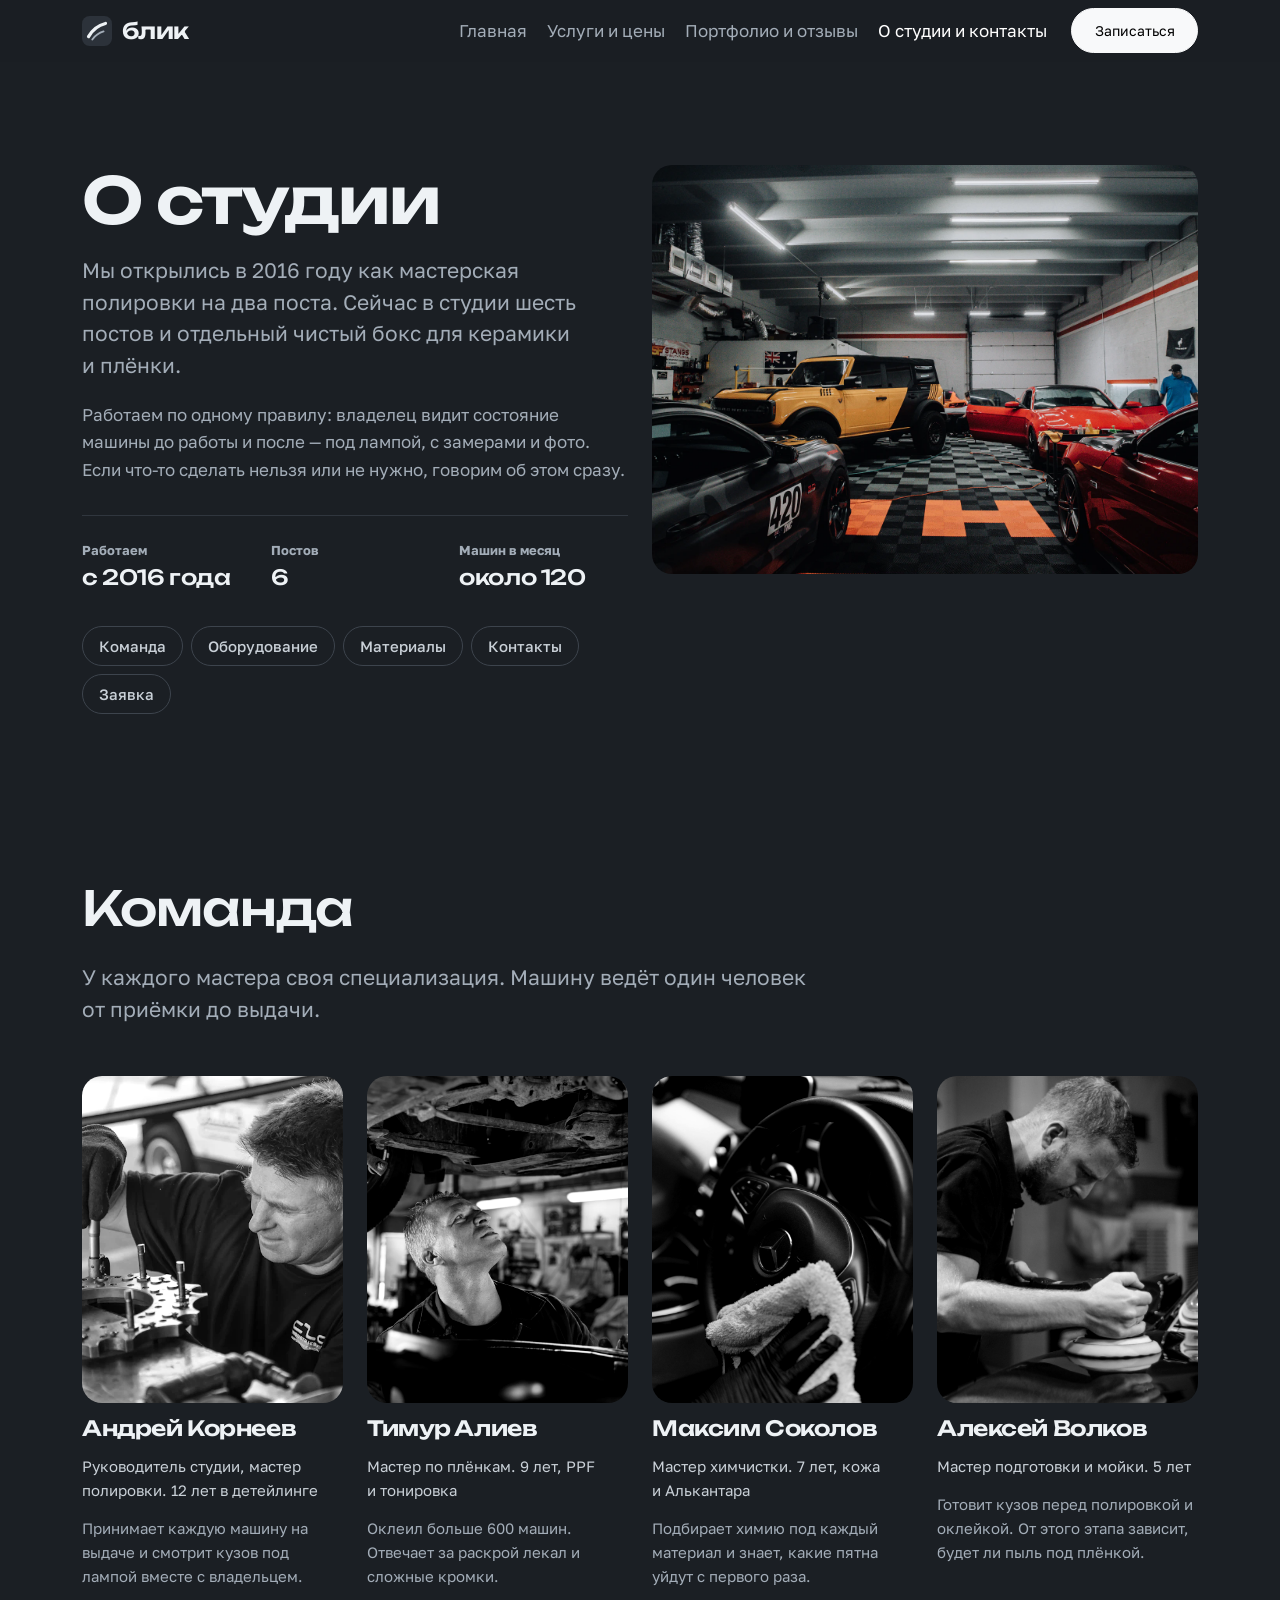
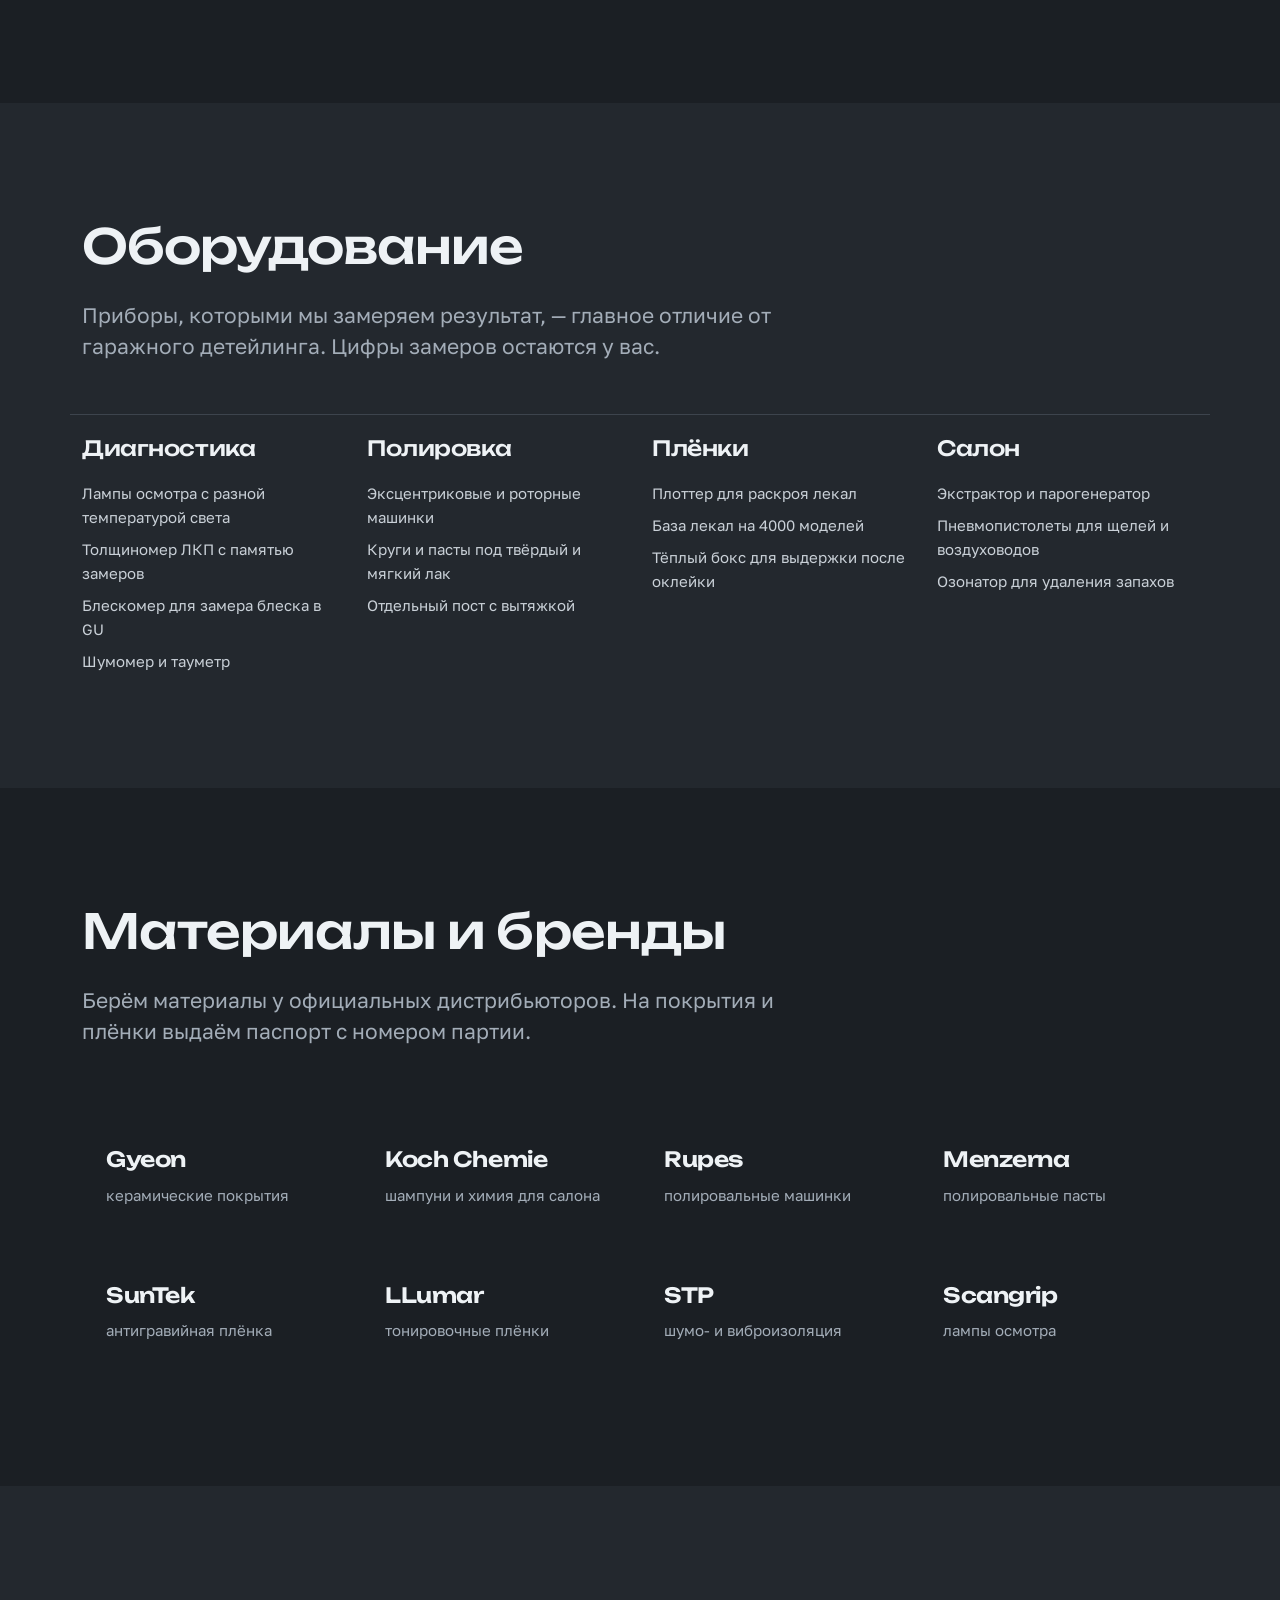
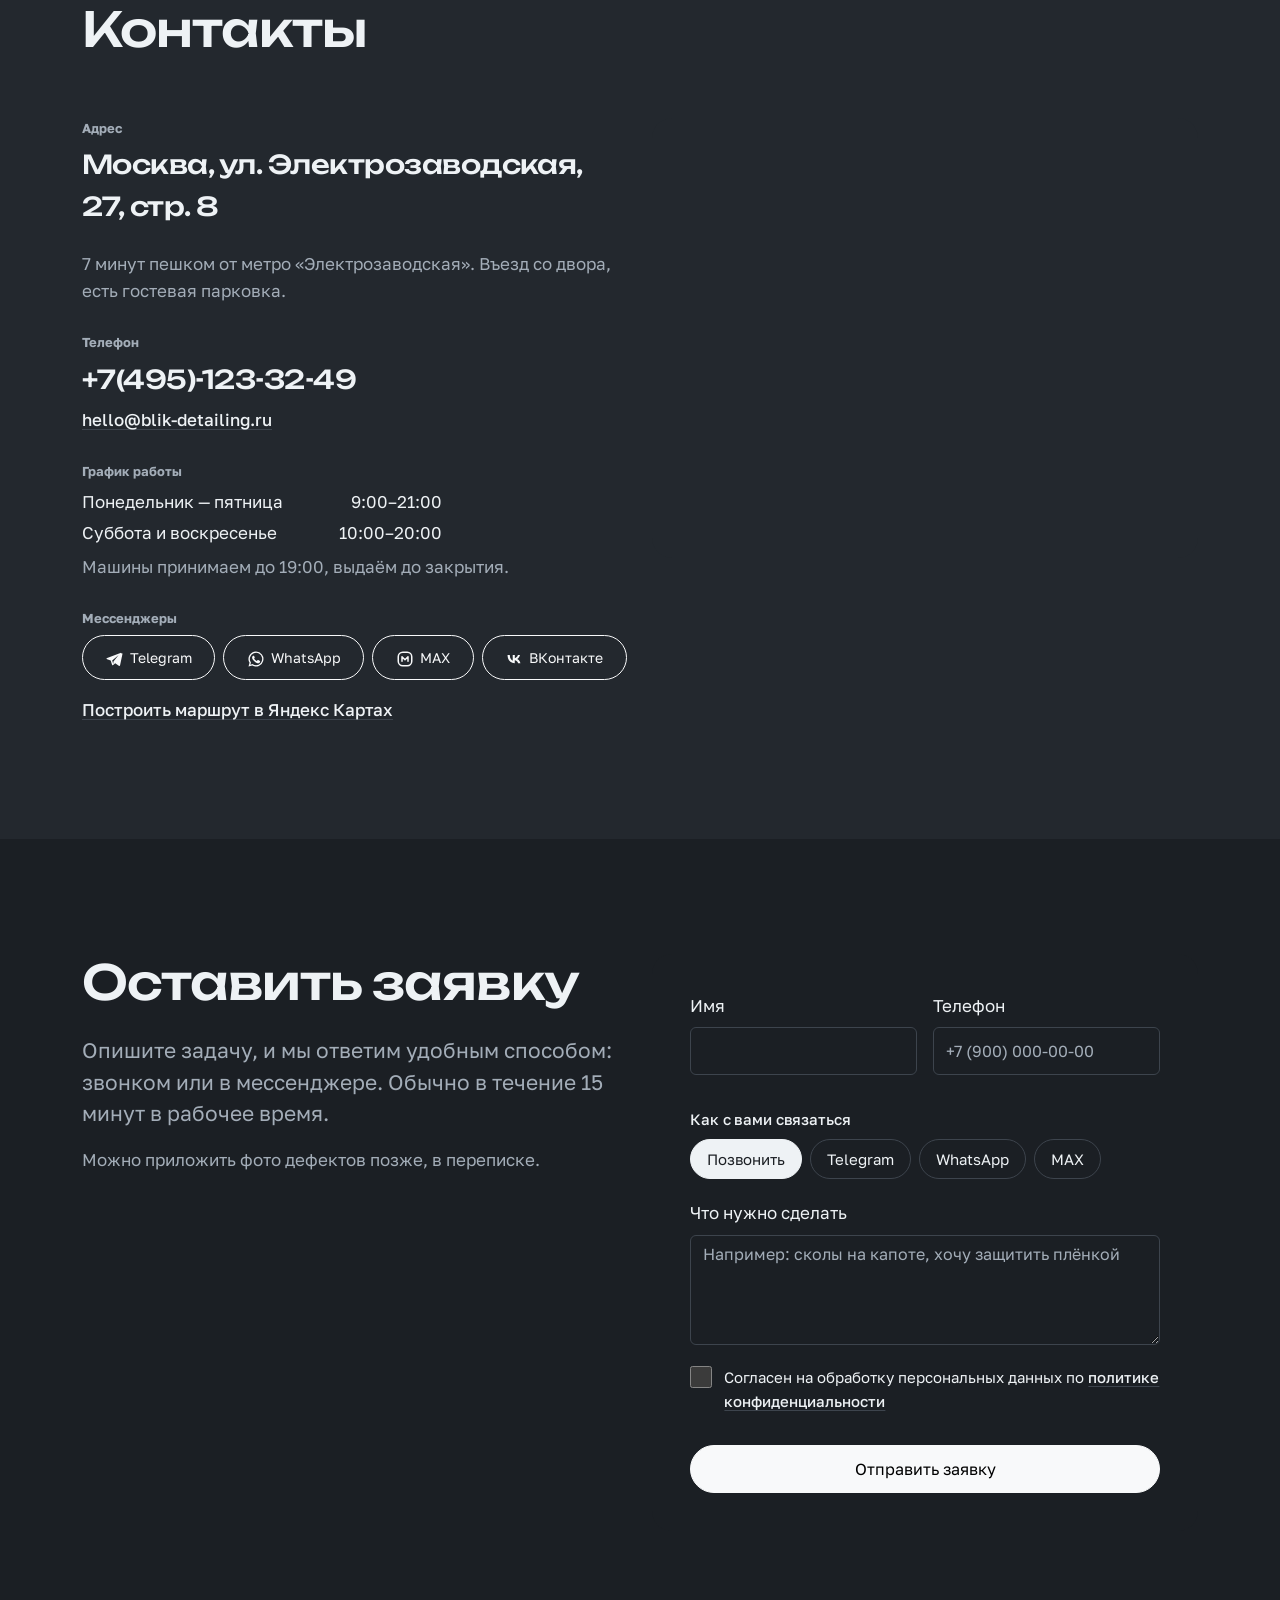
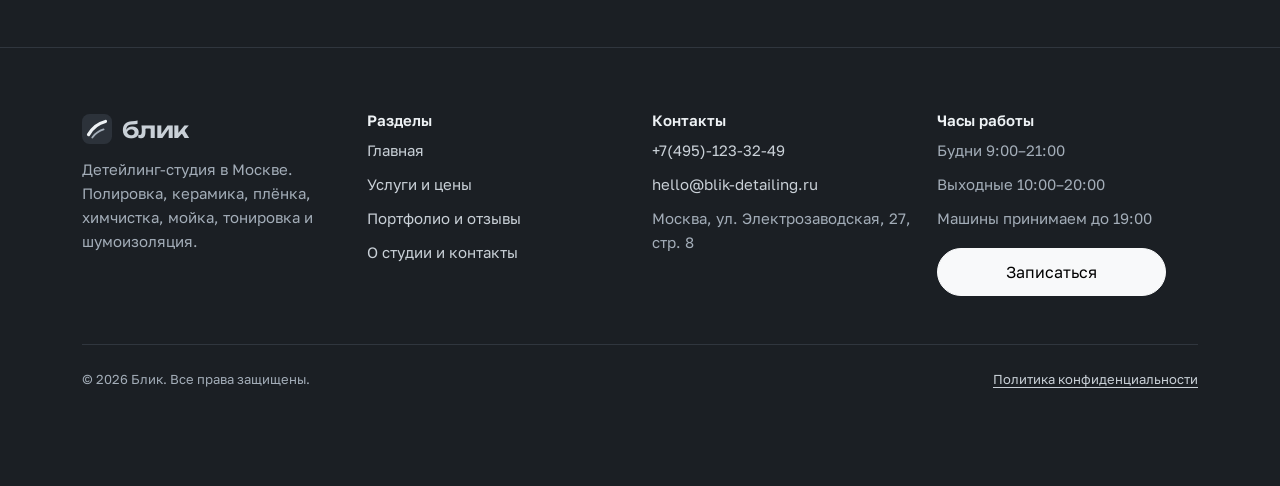
==== commit ce502371: "Kr_2-functions" ====
--- a/about.html
+++ b/about.html
@@ -84,6 +84,10 @@
     <script
       defer=""
       src="assets/js/ui.js"
+    ></script>
+    <script
+      src="assets/js/experience.js"
+      defer
     ></script>
     <script
       defer=""
--- a/assets/css/styles.css
+++ b/assets/css/styles.css
@@ -2118,3 +2118,272 @@
 .site-footer {
   padding-bottom: 96px;
 }
+
+/* Подбор, сохранение и персональный уход. */
+.eyebrow {
+  color: var(--c-amber);
+  font-size: var(--fs-xs);
+  font-weight: 600;
+  text-transform: uppercase;
+  letter-spacing: 0.08em;
+}
+.feature-panel {
+  padding: clamp(20px, 4vw, 36px);
+  background: var(--c-bg);
+  border: 1px solid var(--c-edge);
+  border-radius: var(--r-l);
+  min-width: 0;
+}
+.feature-actions {
+  display: flex;
+  flex-wrap: wrap;
+  align-items: center;
+  gap: 12px;
+}
+.feature-action {
+  justify-self: start;
+  width: fit-content;
+  max-width: 100%;
+}
+.quiz-progress {
+  height: 5px;
+  margin: 12px 0 24px;
+  --bs-progress-bg: var(--c-edge);
+  --bs-progress-bar-bg: var(--c-amber);
+}
+#care-quiz-form fieldset {
+  min-width: 0;
+}
+#care-quiz-form legend {
+  font-family: var(--f-display);
+  font-size: var(--fs-m);
+  margin-bottom: 20px;
+}
+.quiz-choices {
+  display: grid;
+  gap: 10px;
+}
+.quiz-choice {
+  display: flex;
+  align-items: center;
+  gap: 12px;
+  padding: 14px;
+  border: 1px solid var(--c-edge);
+  border-radius: var(--r-s);
+  cursor: pointer;
+}
+.quiz-choice input {
+  flex-shrink: 0;
+  accent-color: var(--c-amber);
+}
+.quiz-choice:has(input:checked) {
+  border-color: var(--c-amber);
+  background: var(--c-surface);
+}
+.quiz-choice:has(input:focus-visible) {
+  outline: 2px solid var(--c-amber);
+  outline-offset: 3px;
+}
+.recommendations {
+  display: grid;
+  gap: 16px;
+  padding-block: 24px !important;
+}
+#quiz-result {
+  display: grid;
+  gap: 16px;
+}
+.quiz-note {
+  padding: 14px 18px;
+  border-left: 3px solid var(--c-amber);
+  background: var(--c-surface);
+  color: var(--c-soft);
+  font-size: var(--fs-s);
+}
+.comparison-controls {
+  display: grid;
+  gap: 8px;
+  max-width: 380px;
+  margin-bottom: 24px;
+}
+.comparison-table {
+  min-width: 820px;
+  --bs-table-bg: transparent;
+}
+.comparison-table th,
+.comparison-table td {
+  padding: 20px 16px;
+  vertical-align: top;
+}
+.comparison-table thead th {
+  color: var(--c-text);
+  background: var(--c-surface);
+}
+.comparison-table th:first-child {
+  width: 16%;
+}
+.comparison-table td {
+  width: 28%;
+  color: var(--c-soft);
+}
+.comparison-table caption {
+  color: var(--c-muted);
+  font-size: var(--fs-s);
+}
+.care-picker {
+  display: grid;
+  gap: 16px;
+}
+.care-card {
+  display: grid;
+  gap: 16px;
+  padding: 20px 0;
+}
+.care-card dl {
+  display: grid;
+  gap: 6px;
+}
+.care-card dt {
+  font-weight: 600;
+  margin-top: 12px;
+}
+.care-card dd {
+  color: var(--c-muted);
+}
+.calc-care {
+  border-top: 1px solid var(--c-edge);
+  padding-top: 20px;
+}
+.calc-care summary {
+  cursor: pointer;
+  font-weight: 600;
+}
+.calc-care .care-card {
+  font-size: var(--fs-s);
+}
+.calc-care .h3 {
+  font-size: var(--fs-base);
+}
+
+/* Избранное: отдельная кнопка рядом с кнопкой просмотра, без вложенных кнопок. */
+.gallery-tile {
+  position: relative;
+  min-width: 0;
+  min-height: 0;
+}
+.gallery-tile > .gallery__item {
+  width: 100%;
+  height: 100%;
+}
+.favorite-button {
+  position: absolute;
+  top: 12px;
+  right: 12px;
+  z-index: 1;
+  display: inline-grid;
+  place-items: center;
+  width: 42px;
+  height: 42px;
+  border: 1px solid var(--c-muted);
+  border-radius: 50%;
+  background: rgb(27 31 36 / 0.9);
+  color: var(--c-text);
+  font-size: 28px;
+  line-height: 1;
+}
+.favorite-button[aria-pressed='true'] {
+  color: var(--c-amber);
+  border-color: var(--c-amber);
+}
+#favorites-filter[aria-pressed='true'] {
+  background: var(--c-text);
+  color: var(--c-bg);
+}
+.gallery-empty {
+  grid-column: 1 / -1;
+}
+.story-favorite {
+  display: flex;
+  align-items: center;
+  gap: 12px;
+}
+.story-favorite .favorite-button {
+  position: static;
+  flex-shrink: 0;
+}
+.story-details {
+  display: grid;
+  gap: 32px;
+}
+.story-details h3,
+.story-details h4 {
+  margin-bottom: 16px;
+}
+.story-stage-grid {
+  display: grid;
+  grid-template-columns: repeat(auto-fit, minmax(min(100%, 300px), 1fr));
+  gap: 24px;
+}
+.story-stages {
+  display: grid;
+  gap: 14px;
+  padding-left: 24px !important;
+  list-style: decimal !important;
+}
+.story-stages li::marker {
+  color: var(--c-amber);
+}
+.story-photos {
+  display: grid;
+  grid-template-columns: repeat(auto-fit, minmax(min(100%, 260px), 1fr));
+  gap: 20px;
+}
+.story-photo {
+  margin: 0;
+}
+.story-photo img {
+  width: 100%;
+  aspect-ratio: 3 / 2;
+  object-fit: cover;
+  border-radius: var(--r-m);
+}
+.story-photo figcaption {
+  font-size: var(--fs-xs);
+  color: var(--c-muted);
+  margin-top: 8px;
+}
+.story-invoice {
+  display: grid;
+  gap: 16px;
+  padding: clamp(16px, 3vw, 28px);
+  background: var(--c-bg);
+  border-radius: var(--r-m);
+}
+.story-invoice dl {
+  display: grid;
+  gap: 12px;
+}
+.story-invoice dl > div {
+  display: flex;
+  justify-content: space-between;
+  gap: 16px;
+}
+.story-invoice dd {
+  flex-shrink: 0;
+}
+.story-total {
+  padding-top: 16px;
+  border-top: 1px solid var(--c-edge);
+  font-weight: 600;
+}
+@media (max-width: 575.98px) {
+  .story-invoice dl > div {
+    flex-wrap: wrap;
+  }
+  .story-invoice dt {
+    font-weight: 400;
+  }
+  .feature-actions > .btn {
+    max-width: 100%;
+  }
+}
